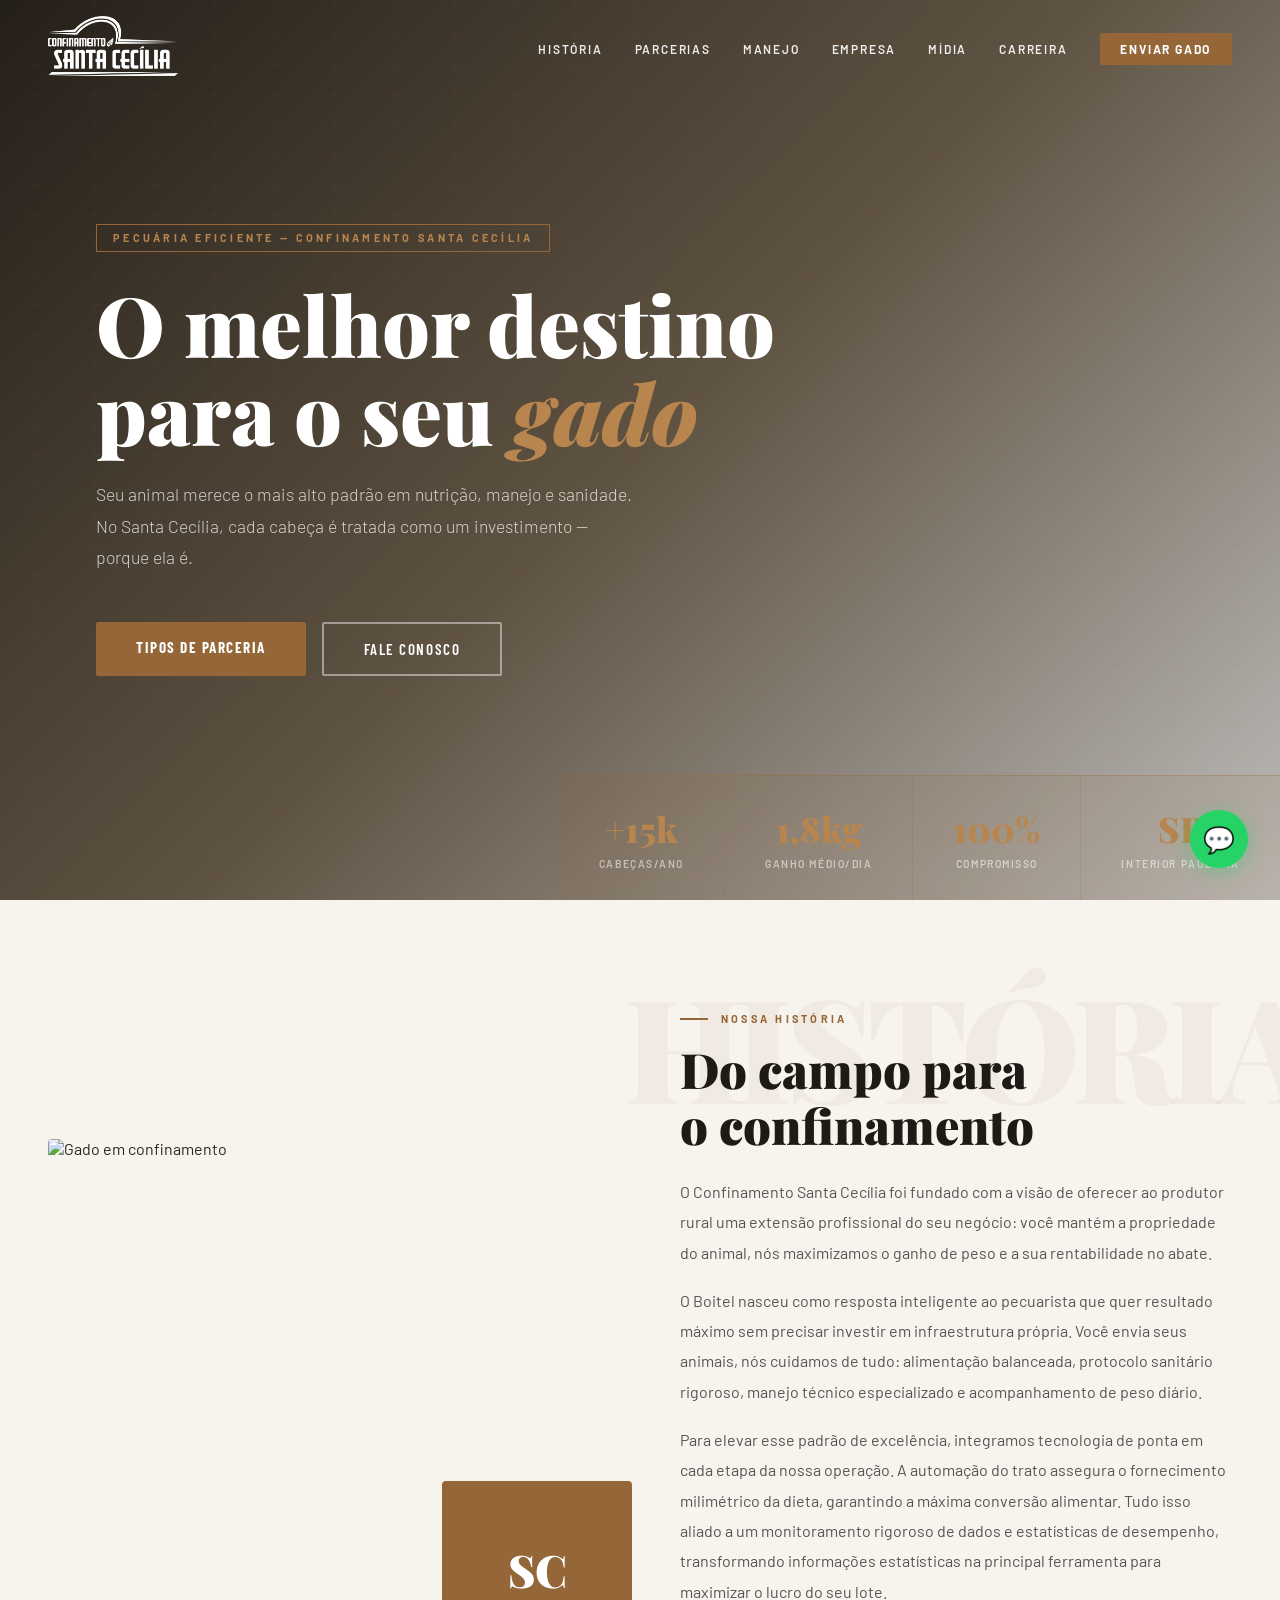
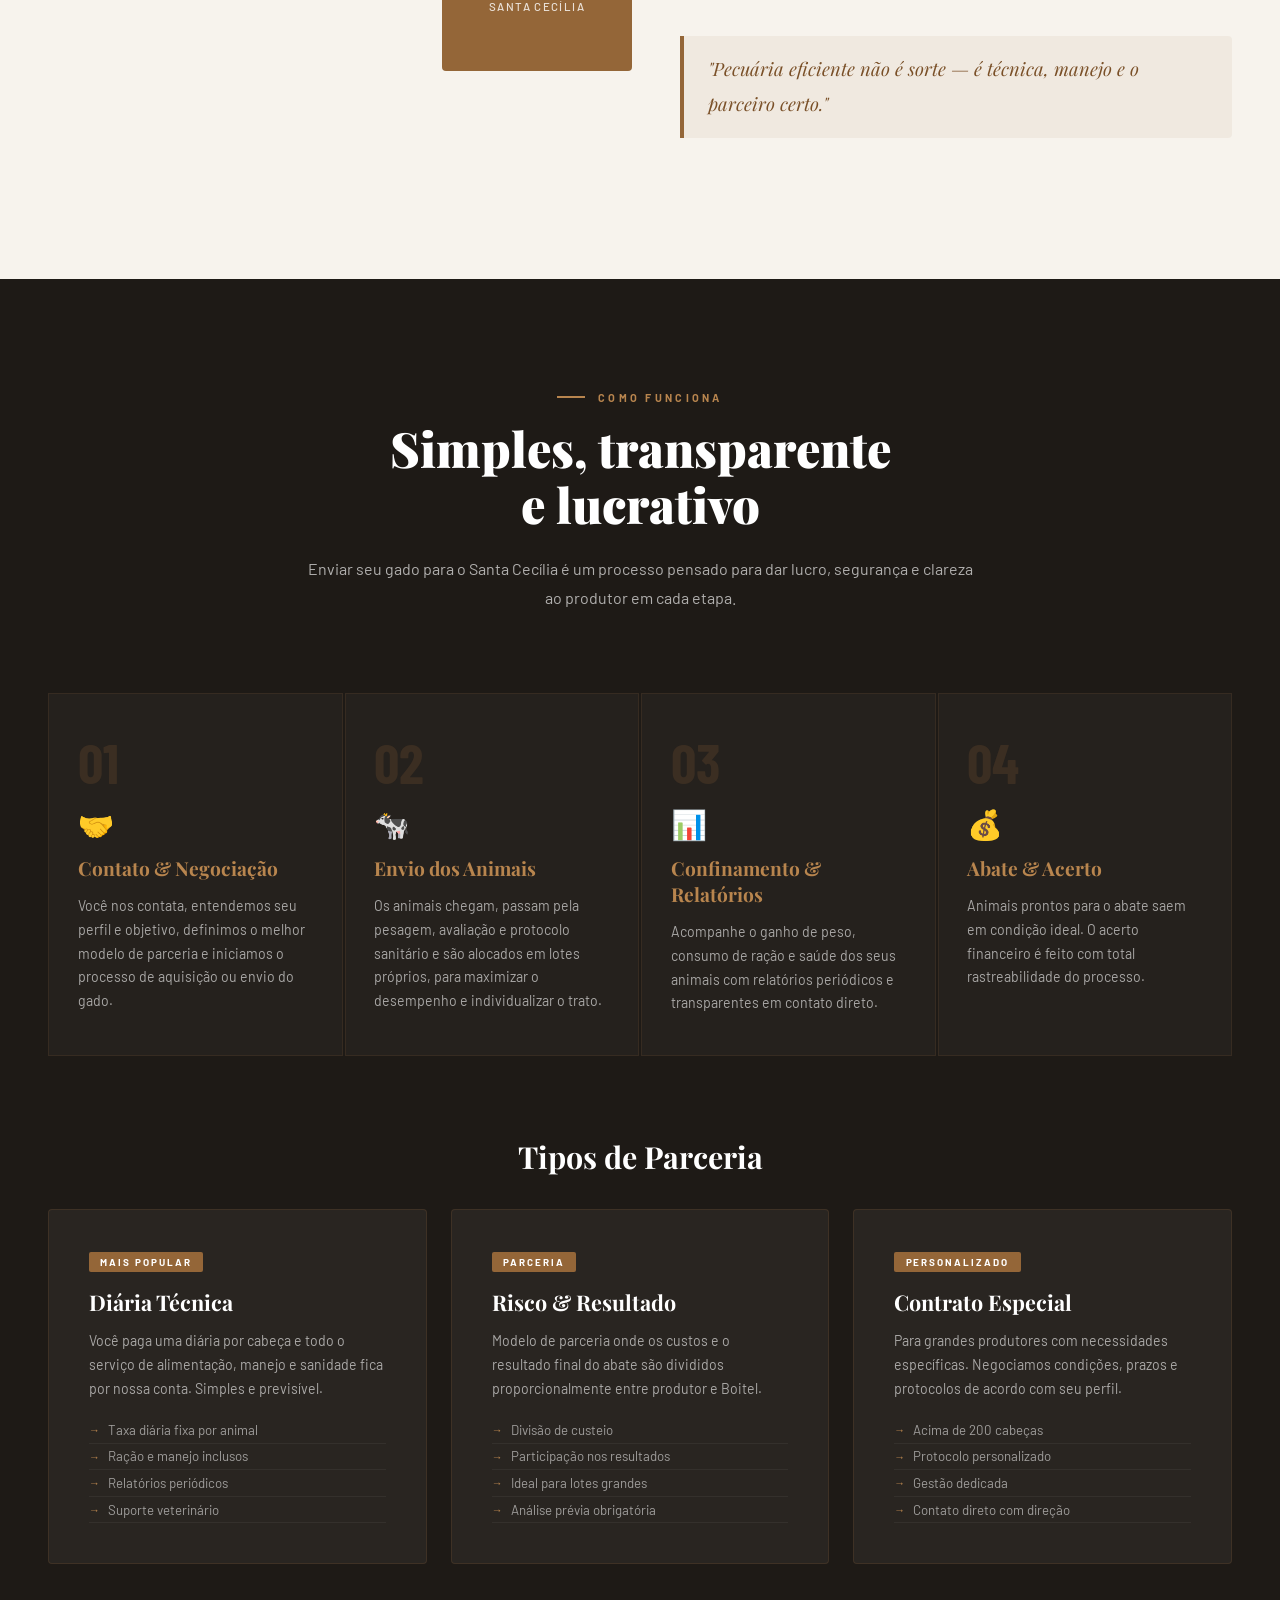
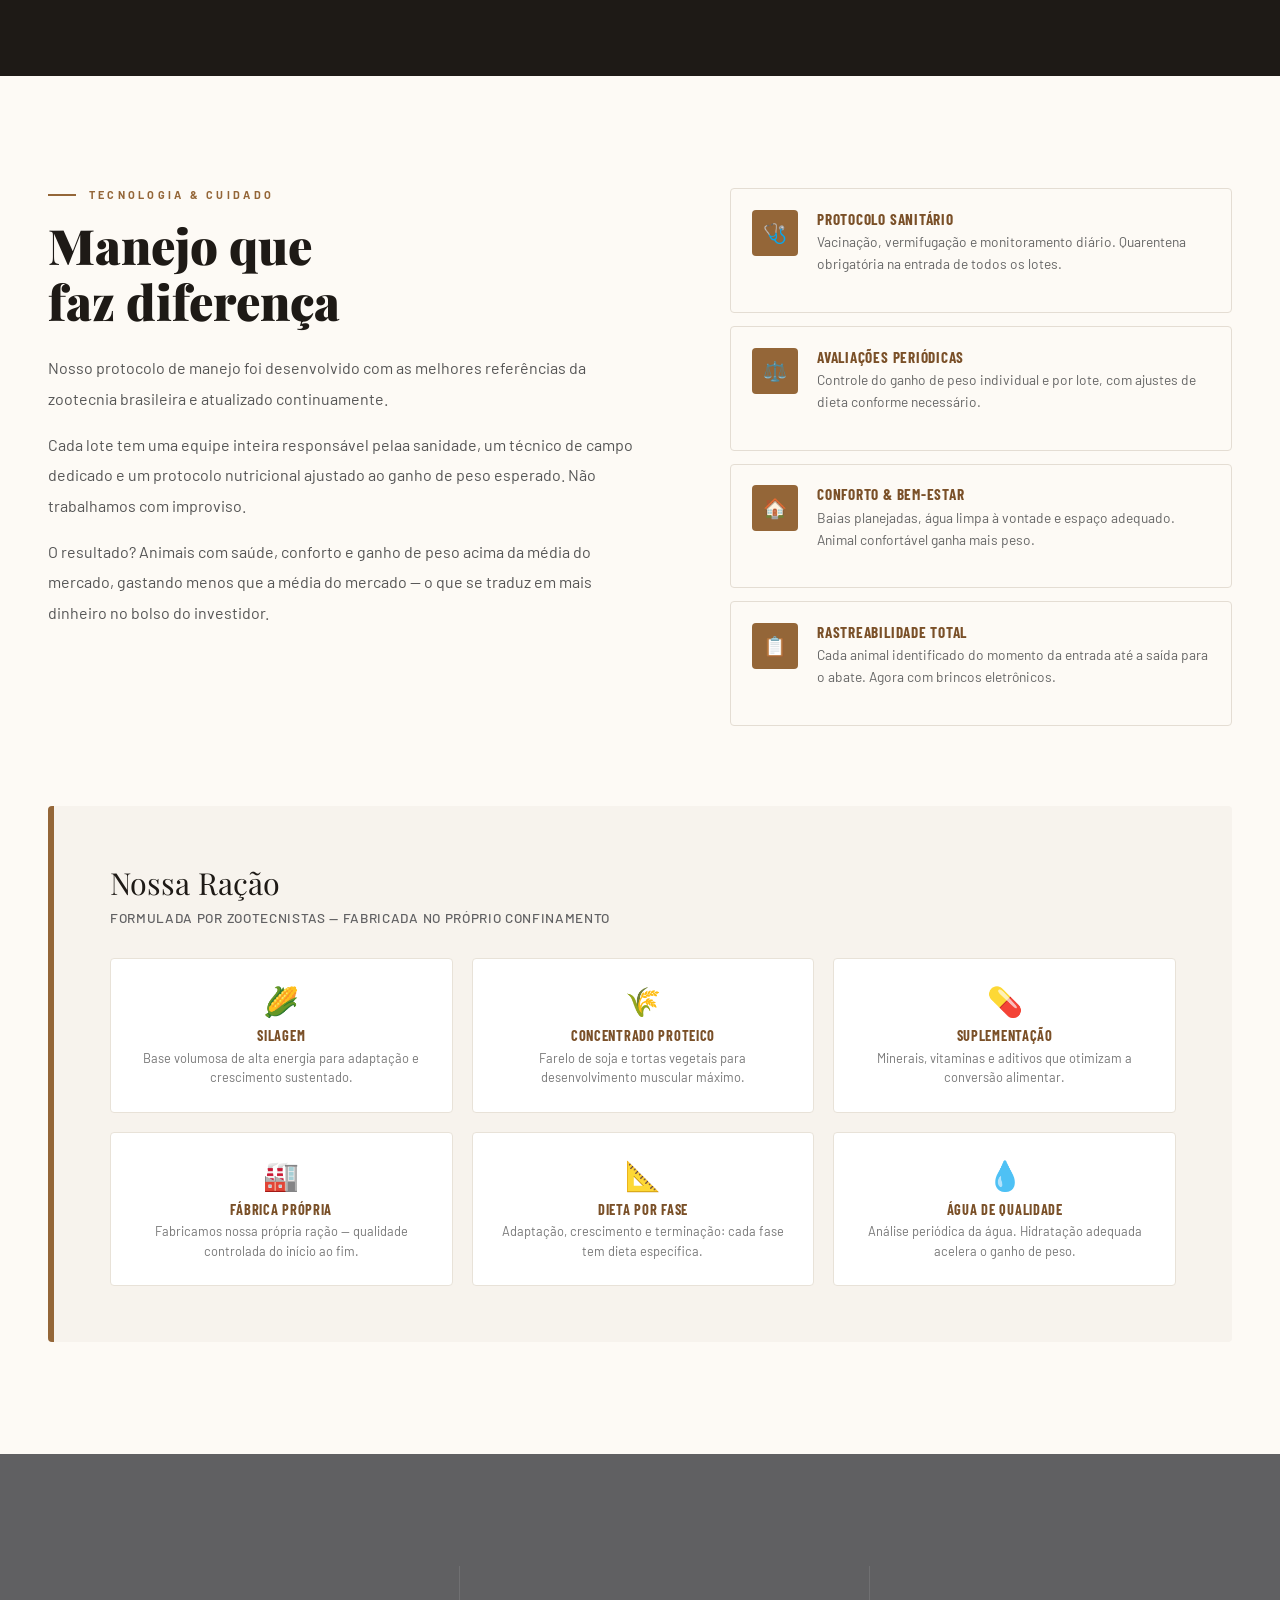
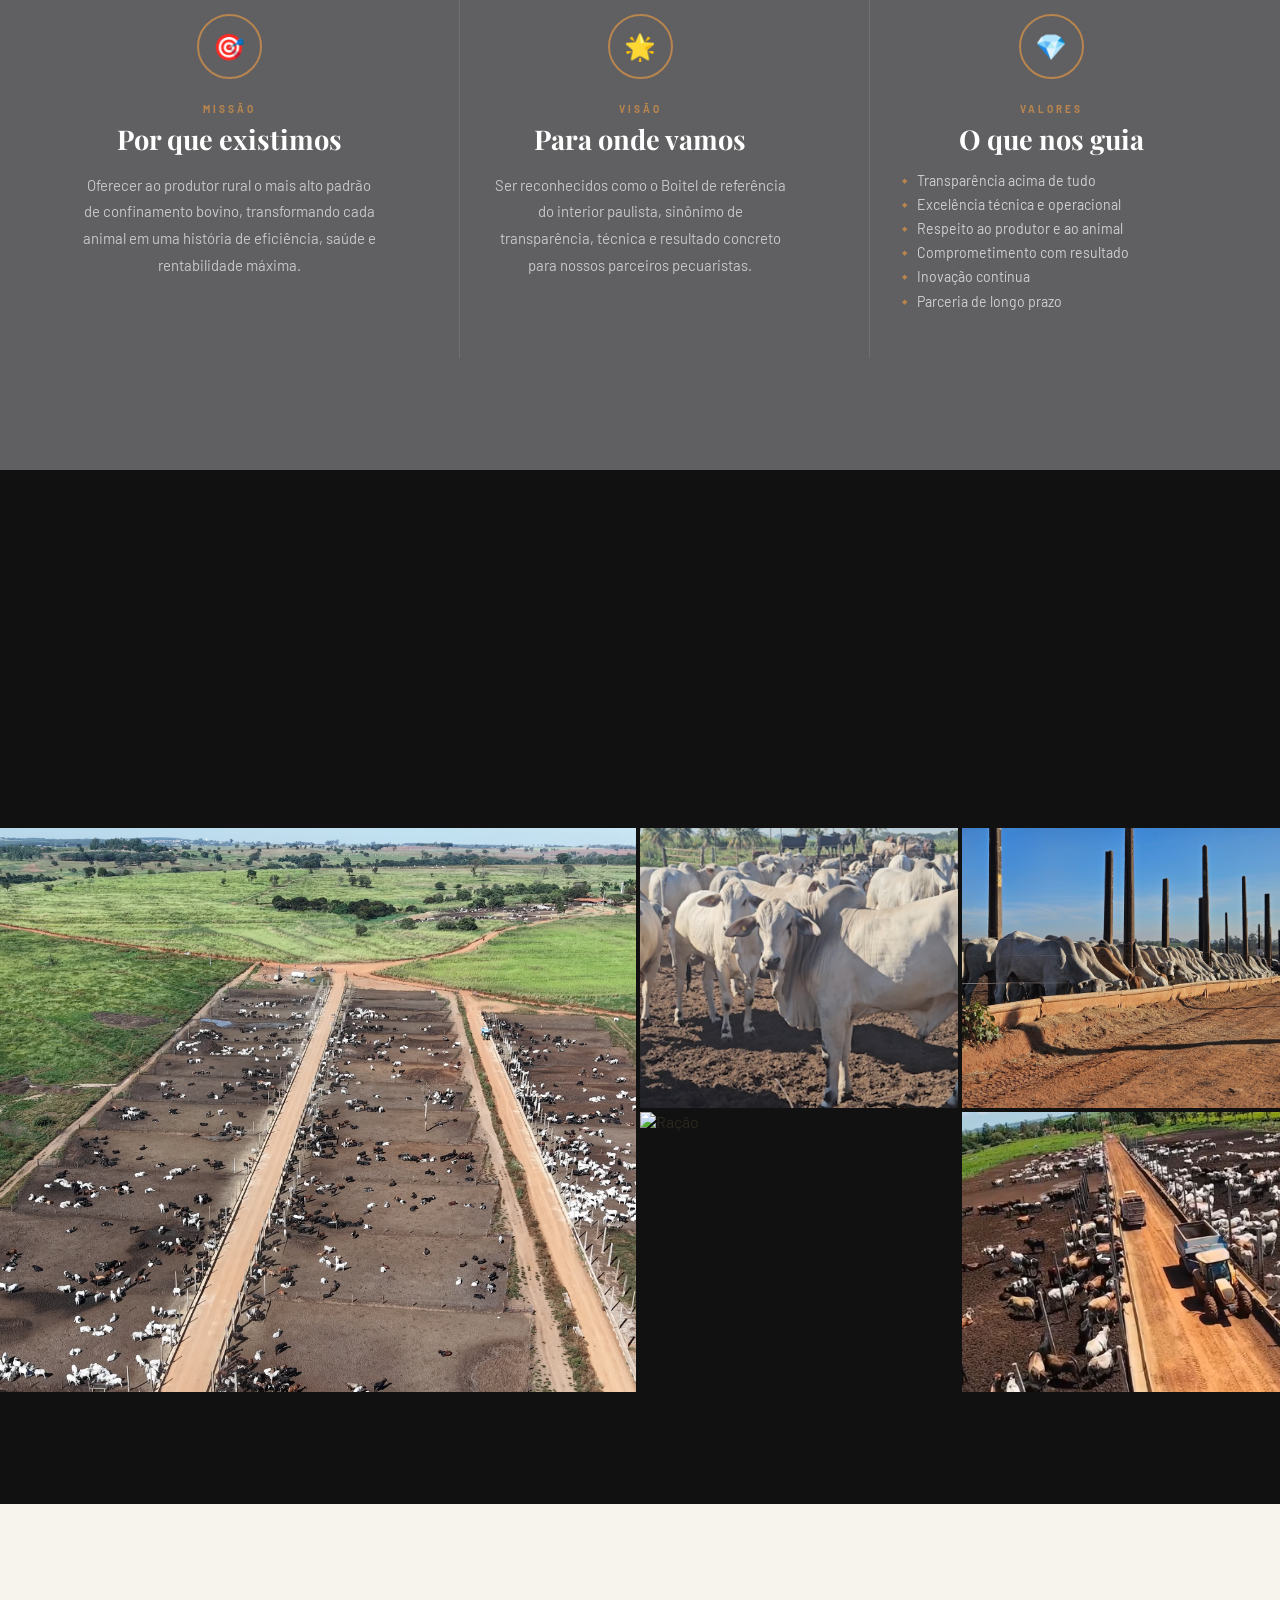
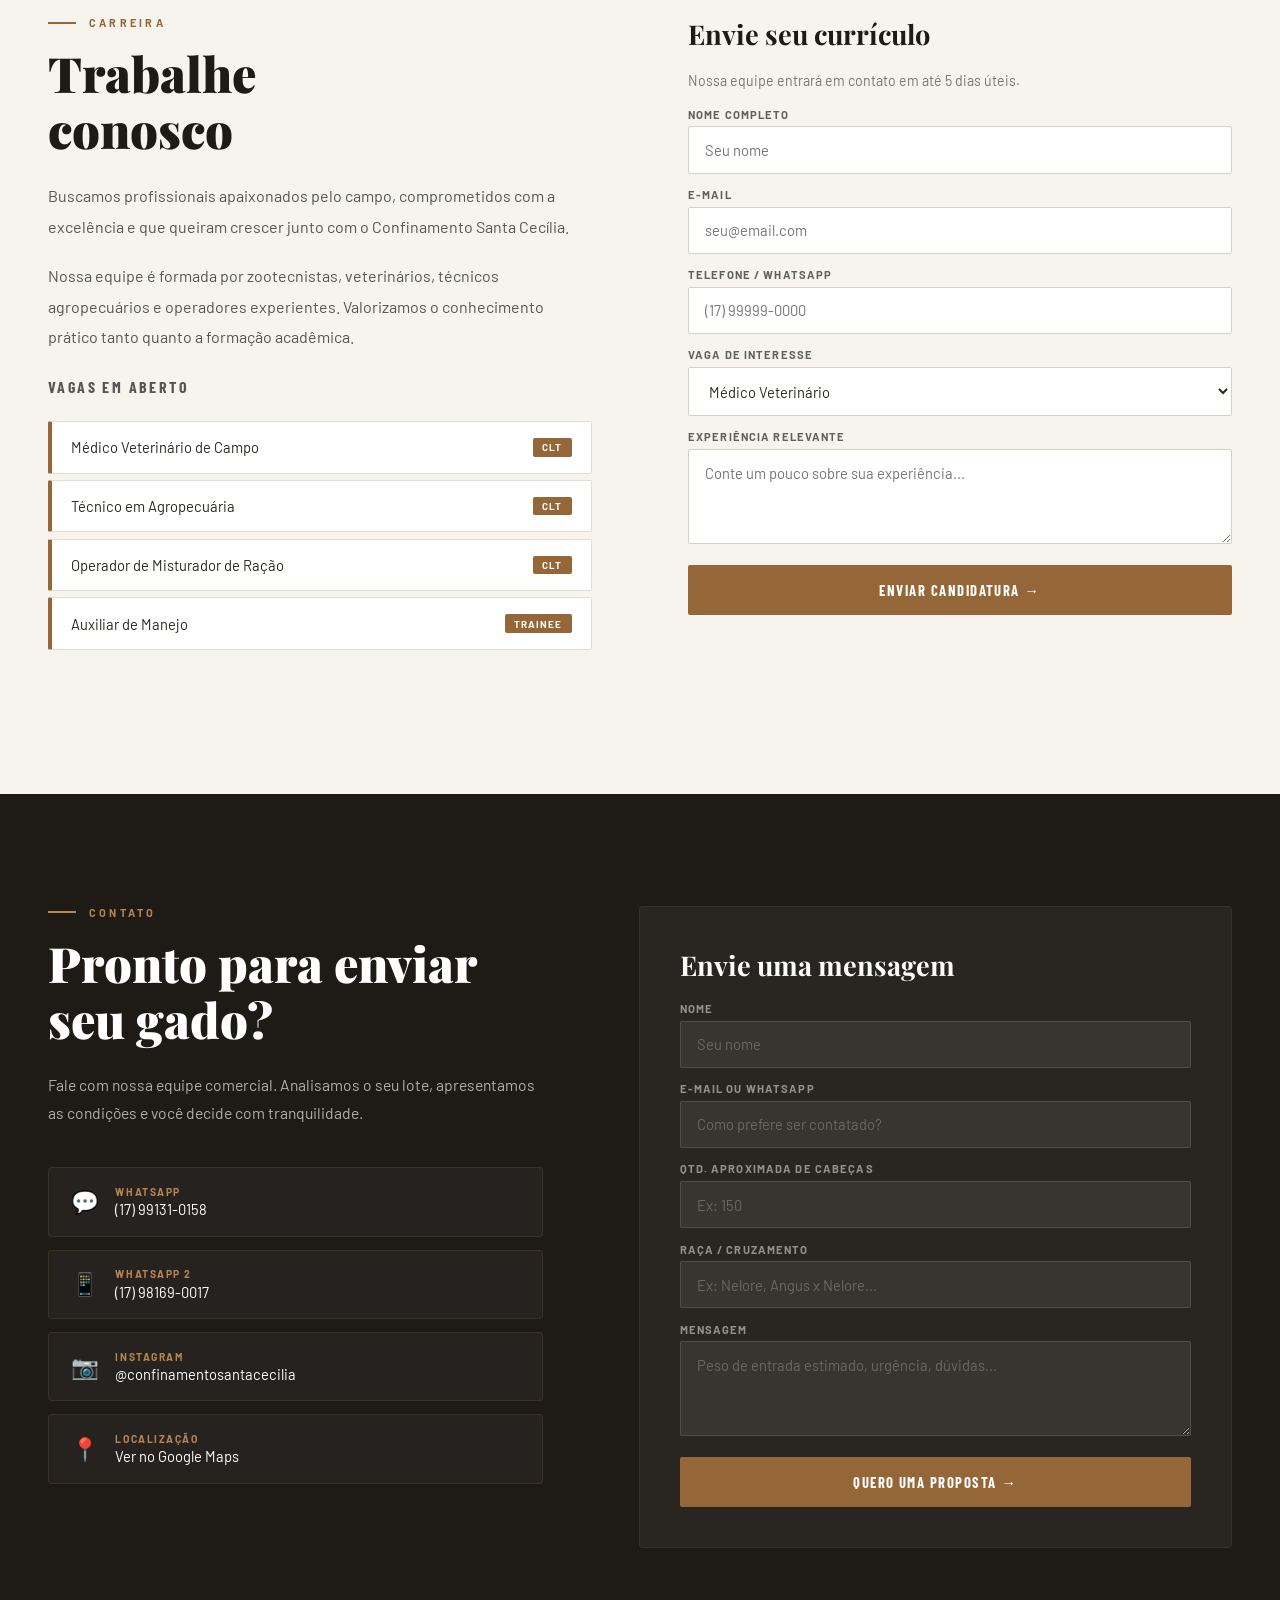
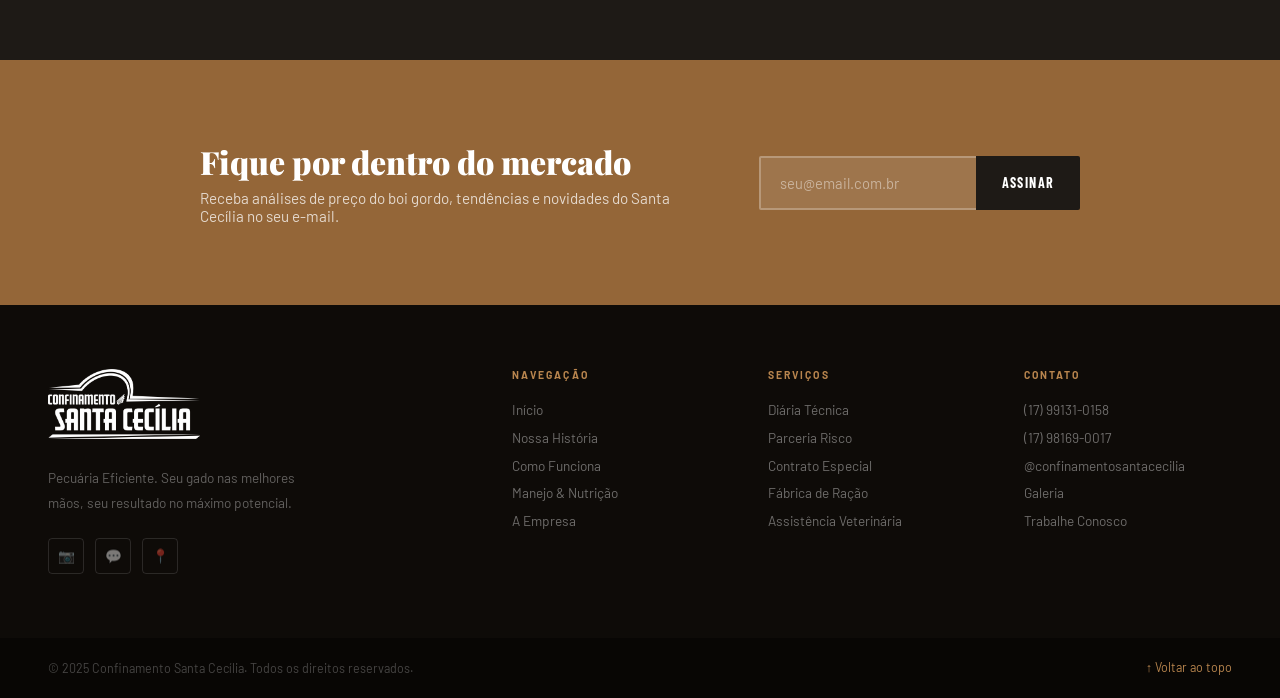
==== index.html @ 17b81c8c "unificando site e loja" ====
<!DOCTYPE html>
<html lang="pt-BR">
<head>
  <meta charset="UTF-8">
  <meta name="viewport" content="width=device-width, initial-scale=1.0">
  <title>Confinamento Santa Cecília — Pecuária Eficiente</title>

  <!-- Google Fonts -->
  <link href="https://fonts.googleapis.com/css2?family=Playfair+Display:ital,wght@0,400;0,700;0,900;1,400&family=Barlow:wght@300;400;500;600&family=Barlow+Condensed:wght@400;600;700&display=swap" rel="stylesheet">

  <!-- Estilos do site -->
  <link rel="stylesheet" href="css/style.css">
</head>
<body>

  <!-- =====================================================
       BOTÃO WHATSAPP FLUTUANTE
       Para mudar o número: edite o href abaixo
       ===================================================== -->
  <a href="https://wa.me/5517991310158" target="_blank" class="wpp-float" title="Fale conosco no WhatsApp">
    💬
  </a>


  <!-- =====================================================
       NAVBAR
       Para adicionar/remover links: edite o <ul> abaixo
       ===================================================== -->
  <nav id="navbar">
    <a href="#inicio">
      <img src="assets/logo.png" alt="Confinamento Santa Cecília" class="nav-logo">
    </a>

    <ul class="nav-links">
      <li><a href="#historia">História</a></li>
      <li><a href="#parceria">Parcerias</a></li>
      <li><a href="#manejo">Manejo</a></li>
      <li><a href="#mvv">Empresa</a></li>
      <li><a href="#midia">Mídia</a></li>
      <li><a href="#trabalhe">Carreira</a></li>
      <li><a href="https://wa.me/5517991310158" class="nav-cta">Enviar Gado</a></li>
    </ul>

    <!-- Ícone hamburguer (aparece no mobile) -->
    <div class="hamburger" onclick="toggleMenu()">
      <span></span>
      <span></span>
      <span></span>
    </div>
  </nav>


  <!-- =====================================================
       SEÇÃO 1 — HERO (tela inicial)
       Para trocar a foto de fundo: edite .hero-bg no CSS
       ===================================================== -->
  <section id="inicio">
    <div class="hero-bg"></div>
    <div class="hero-texture"></div>

    <div class="hero-content">
     <!-- <img src="assets/logo.png" alt="Confinamento Santa Cecília" class="hero-logo-img"> -->
      <div class="hero-badge">Pecuária Eficiente — Confinamento Santa Cecília</div> 

      <h1 class="hero-title">
        O melhor destino<br>para o seu <em>gado</em>
      </h1>

      <p class="hero-sub">
        Seu animal merece o mais alto padrão em nutrição, manejo e sanidade.
        No Santa Cecília, cada cabeça é tratada como um investimento — porque ela é.
      </p>

      <div class="hero-actions">
        <a href="#parceria" class="btn-primary">Tipos de Parceria</a>
        <a href="#contato"  class="btn-outline">Fale Conosco</a>
      </div>
    </div>

    <!-- Estatísticas — edite os números abaixo conforme a realidade -->
    <div class="hero-stats">
      <div class="hero-stat">
        <span class="hero-stat-num">+15k</span>
        <span class="hero-stat-label">Cabeças/ano</span>
      </div>
      <div class="hero-stat">
        <span class="hero-stat-num">1,8kg</span>
        <span class="hero-stat-label">Ganho médio/dia</span>
      </div>
      <div class="hero-stat">
        <span class="hero-stat-num">100%</span>
        <span class="hero-stat-label">Compromisso</span>
      </div>
      <div class="hero-stat">
        <span class="hero-stat-num">SP</span>
        <span class="hero-stat-label">Interior Paulista</span>
      </div>
    </div>
  </section>


  <!-- =====================================================
       SEÇÃO 2 — HISTÓRIA
       ===================================================== -->
  <section id="historia">
    <div class="historia-grid">

      <!-- Coluna esquerda: foto -->
      <div class="historia-img-wrap reveal">
        <!-- Troque o src pela foto real da fazenda -->
        <img
          src="https://i.ytimg.com/vi/m6CYDijISc8/hq720.jpg?sqp=-oaymwEhCK4FEIIDSFryq4qpAxMIARUAAAAAGAElAADIQj0AgKJD&rs=AOn4CLDEwnf6mux3i1773EdyLbRmzrNQJg"
          alt="Gado em confinamento"
          class="historia-img"
        >
        <div class="historia-img-overlay">
          <span>SC</span>
          <p>Santa Cecília</p>
        </div>
      </div>

      <!-- Coluna direita: texto -->
      <div class="historia-text reveal">
        <div class="section-tag">Nossa História</div>
        <h2 class="section-title">Do campo para<br>o confinamento</h2>

        <p>
          O Confinamento Santa Cecília foi fundado com a visão de oferecer ao produtor rural uma
          extensão profissional do seu negócio: você mantém a propriedade do animal, nós maximizamos
          o ganho de peso e a sua rentabilidade no abate.
        </p>
        <p>
          O Boitel nasceu como resposta inteligente ao pecuarista que quer
          resultado máximo sem precisar investir em infraestrutura própria. Você envia seus animais,
          nós cuidamos de tudo: alimentação balanceada, protocolo sanitário rigoroso, manejo técnico
          especializado e acompanhamento de peso diário.
        </p>
        <p>
          Para elevar esse padrão de excelência, integramos tecnologia de ponta em cada etapa da nossa operação. 
          A automação do trato assegura o fornecimento milimétrico da dieta, garantindo 
          a máxima conversão alimentar. Tudo isso aliado a um monitoramento rigoroso de dados e 
          estatísticas de desempenho, transformando informações estatísticas na principal 
          ferramenta para maximizar o lucro do seu lote.
        </p>

        <div class="historia-quote">
          <p>"Pecuária eficiente não é sorte — é técnica, manejo e o parceiro certo."</p>
        </div>

      </div>

    </div>
  </section>


  <!-- =====================================================
       SEÇÃO 3 — COMO FUNCIONA & TIPOS DE PARCERIA
       ===================================================== -->
  <section id="parceria">

    <div class="parceria-header reveal">
      <div class="section-tag">Como Funciona</div>
      <h2 class="section-title">Simples, transparente<br>e lucrativo</h2>
      <p>Enviar seu gado para o Santa Cecília é um processo pensado para dar lucro, segurança e clareza ao produtor em cada etapa.</p>
    </div>

    <!-- Passo a passo -->
    <div class="parceria-steps">
      <div class="parceria-step reveal">
        <div class="step-num">01</div>
        <span class="step-icon">🤝</span>
        <h3 class="step-title">Contato & Negociação</h3>
        <p class="step-desc">Você nos contata, entendemos seu perfil e objetivo, definimos o melhor modelo 
          de parceria e iniciamos o processo de aquisição ou envio do gado.</p>
      </div>
      <div class="parceria-step reveal">
        <div class="step-num">02</div>
        <span class="step-icon">🐄</span>
        <h3 class="step-title">Envio dos Animais</h3>
        <p class="step-desc">Os animais chegam, passam pela pesagem, avaliação e protocolo sanitário e são alocados em lotes 
          próprios, para maximizar o desempenho e individualizar o trato.</p>
      </div>
      <div class="parceria-step reveal">
        <div class="step-num">03</div>
        <span class="step-icon">📊</span>
        <h3 class="step-title">Confinamento & Relatórios</h3>
        <p class="step-desc">Acompanhe o ganho de peso, consumo de ração e saúde dos seus animais com relatórios 
          periódicos e transparentes em contato direto.</p>
      </div>
      <div class="parceria-step reveal">
        <div class="step-num">04</div>
        <span class="step-icon">💰</span>
        <h3 class="step-title">Abate & Acerto</h3>
        <p class="step-desc">Animais prontos para o abate saem em condição ideal. O acerto financeiro é feito com total 
          rastreabilidade do processo.</p>
      </div>
    </div>

    <!-- Tipos de parceria -->
    <div class="parceria-tipos reveal">
      <h3 class="parceria-tipos-title">Tipos de Parceria</h3>
      <div class="tipos-grid">

        <div class="tipo-card">
          <span class="tipo-badge">Mais Popular</span>
          <h3>Diária Técnica</h3>
          <p>Você paga uma diária por cabeça e todo o serviço de alimentação, manejo e sanidade fica por nossa conta. Simples e previsível.</p>
          <ul>
            <li>Taxa diária fixa por animal</li>
            <li>Ração e manejo inclusos</li>
            <li>Relatórios periódicos</li>
            <li>Suporte veterinário</li>
          </ul>
        </div>

        <div class="tipo-card">
          <span class="tipo-badge">Parceria</span>
          <h3>Risco & Resultado</h3>
          <p>Modelo de parceria onde os custos e o resultado final do abate são divididos proporcionalmente entre produtor e Boitel.</p>
          <ul>
            <li>Divisão de custeio</li>
            <li>Participação nos resultados</li>
            <li>Ideal para lotes grandes</li>
            <li>Análise prévia obrigatória</li>
          </ul>
        </div>

        <div class="tipo-card">
          <span class="tipo-badge">Personalizado</span>
          <h3>Contrato Especial</h3>
          <p>Para grandes produtores com necessidades específicas. Negociamos condições, prazos e protocolos de acordo com seu perfil.</p>
          <ul>
            <li>Acima de 200 cabeças</li>
            <li>Protocolo personalizado</li>
            <li>Gestão dedicada</li>
            <li>Contato direto com direção</li>
          </ul>
        </div>

      </div>
    </div>

  </section>


  <!-- =====================================================
       SEÇÃO 4 — MANEJO & NUTRIÇÃO
       ===================================================== -->
  <section id="manejo">
    <div class="manejo-wrap">

      <div class="manejo-intro">

        <!-- Texto explicativo -->
        <div class="reveal">
          <div class="section-tag">Tecnologia & Cuidado</div>
          <h2 class="section-title">Manejo que<br>faz diferença</h2>
          <p>Nosso protocolo de manejo foi desenvolvido com as melhores referências da zootecnia brasileira 
            e atualizado continuamente.</p>
          <p>Cada lote tem uma equipe inteira responsável pelaa sanidade, um técnico de campo dedicado e um protocolo nutricional 
            ajustado ao ganho de peso esperado. Não trabalhamos com improviso.</p>
          <p>O resultado? Animais com saúde, conforto e ganho de peso acima da média do mercado, gastando menos que a média do mercado 
            — o que se traduz em mais dinheiro no bolso do investidor.</p>
        </div>

        <!-- Pilares de manejo -->
        <div class="manejo-pillars reveal">
          <div class="pillar">
            <div class="pillar-icon">🩺</div>
            <div class="pillar-content">
              <h4>Protocolo Sanitário</h4>
              <p>Vacinação, vermifugação e monitoramento diário. Quarentena obrigatória na entrada de todos os lotes.</p>
            </div>
          </div>
          <div class="pillar">
            <div class="pillar-icon">⚖️</div>
            <div class="pillar-content">
              <h4>Avaliações Periódicas</h4>
              <p>Controle do ganho de peso individual e por lote, com ajustes de dieta conforme necessário.</p>
            </div>
          </div>
          <div class="pillar">
            <div class="pillar-icon">🏠</div>
            <div class="pillar-content">
              <h4>Conforto & Bem-estar</h4>
              <p>Baias planejadas, água limpa à vontade e espaço adequado. Animal confortável ganha mais peso.</p>
            </div>
          </div>
          <div class="pillar">
            <div class="pillar-icon">📋</div>
            <div class="pillar-content">
              <h4>Rastreabilidade Total</h4>
              <p>Cada animal identificado do momento da entrada até a saída para o abate. Agora com brincos eletrônicos.</p>
            </div>
          </div>
        </div>

      </div><!-- fim .manejo-intro -->

      <!-- Bloco da ração -->
      <div class="manejo-racao reveal">
        <div class="racao-title">Nossa Ração</div>
        <div class="racao-sub">Formulada por zootecnistas — fabricada no próprio confinamento</div>
        <div class="racao-grid">
          <div class="racao-item">
            <span>🌽</span>
            <h5>Silagem</h5>
            <p>Base volumosa de alta energia para adaptação e crescimento sustentado.</p>
          </div>
          <div class="racao-item">
            <span>🌾</span>
            <h5>Concentrado Proteico</h5>
            <p>Farelo de soja e tortas vegetais para desenvolvimento muscular máximo.</p>
          </div>
          <div class="racao-item">
            <span>💊</span>
            <h5>Suplementação</h5>
            <p>Minerais, vitaminas e aditivos que otimizam a conversão alimentar.</p>
          </div>
          <div class="racao-item">
            <span>🏭</span>
            <h5>Fábrica Própria</h5>
            <p>Fabricamos nossa própria ração — qualidade controlada do início ao fim.</p>
          </div>
          <div class="racao-item">
            <span>📐</span>
            <h5>Dieta por Fase</h5>
            <p>Adaptação, crescimento e terminação: cada fase tem dieta específica.</p>
          </div>
          <div class="racao-item">
            <span>💧</span>
            <h5>Água de Qualidade</h5>
            <p>Análise periódica da água. Hidratação adequada acelera o ganho de peso.</p>
          </div>
        </div>
      </div>

    </div>
  </section>


  <!-- =====================================================
       SEÇÃO 5 — MISSÃO / VISÃO / VALORES
       ===================================================== -->
  <section id="mvv">
    <div class="mvv-grid">

      <div class="mvv-card reveal">
        <div class="mvv-icon">🎯</div>
        <div class="mvv-label">Missão</div>
        <h3>Por que existimos</h3>
        <p>Oferecer ao produtor rural o mais alto padrão de confinamento bovino, transformando cada animal em uma história de eficiência, saúde e rentabilidade máxima.</p>
      </div>

      <div class="mvv-card reveal">
        <div class="mvv-icon">🌟</div>
        <div class="mvv-label">Visão</div>
        <h3>Para onde vamos</h3>
        <p>Ser reconhecidos como o Boitel de referência do interior paulista, sinônimo de transparência, técnica e resultado concreto para nossos parceiros pecuaristas.</p>
      </div>

      <div class="mvv-card reveal">
        <div class="mvv-icon">💎</div>
        <div class="mvv-label">Valores</div>
        <h3>O que nos guia</h3>
        <div class="valores-list">
          <div class="valor-item">Transparência acima de tudo</div>
          <div class="valor-item">Excelência técnica e operacional</div>
          <div class="valor-item">Respeito ao produtor e ao animal</div>
          <div class="valor-item">Comprometimento com resultado</div>
          <div class="valor-item">Inovação contínua</div>
          <div class="valor-item">Parceria de longo prazo</div>
        </div>
      </div>

    </div>
  </section>


  <!-- =====================================================
       SEÇÃO 6 — MÍDIA / GALERIA
       Para trocar as fotos: substitua os src das <img> abaixo
       ===================================================== -->
  <section id="midia">

    <div class="midia-header reveal">
      <div class="section-tag">Galeria</div>
      <h2 class="section-title">Nossa estrutura<br>em imagens</h2>
      <p>Conheça de perto a infraestrutura que faz a diferença no resultado dos seus animais.</p>
    </div>

    <div class="midia-grid">
      <!-- Foto grande (ocupa 2 linhas) -->
      <div class="midia-item">
        <img src="assets/vista 2.png" alt="Confinamento" class="midia-img">
        <div class="midia-overlay"><span>Vista do confinamento</span></div>
      </div>
      <!-- Fotos menores -->
      <div class="midia-item">
        <img src="assets/adapt.png" alt="Gado" class="midia-img">
        <div class="midia-overlay"><span>Lote em adaptação</span></div>
      </div>
      <div class="midia-item">
        <img src="assets/aliment.jpg" alt="Alimentação" class="midia-img">
        <div class="midia-overlay"><span>Linha de alimentação</span></div>
      </div>
      <div class="midia-item">
        <img src="https://images.unsplash.com/photo-1611270424429-4b2f6ae3db0a?w=600&q=80" alt="Ração" class="midia-img">
        <div class="midia-overlay"><span>Fábrica de ração</span></div>
      </div>
      <div class="midia-item">
        <img src="assets/eqp.png" alt="Equipe" class="midia-img">
        <div class="midia-overlay"><span>Equipe técnica em campo</span></div>
      </div>
    </div>

  </section>


  <!-- =====================================================
       SEÇÃO 7 — TRABALHE CONOSCO
       Para adicionar vagas: copie um <li> na .vagas-list
       ===================================================== -->
  <section id="trabalhe">
    <div class="trabalhe-wrap">

      <!-- Informações e vagas -->
      <div class="trabalhe-text reveal">
        <div class="section-tag">Carreira</div>
        <h2 class="section-title">Trabalhe<br>conosco</h2>
        <p>Buscamos profissionais apaixonados pelo campo, comprometidos com a excelência e que queiram crescer junto com o Confinamento Santa Cecília.</p>
        <p>Nossa equipe é formada por zootecnistas, veterinários, técnicos agropecuários e operadores experientes. Valorizamos o conhecimento prático tanto quanto a formação acadêmica.</p>

        <p class="vagas-subtitulo">Vagas em aberto</p>
        <ul class="vagas-list">
          <li>Médico Veterinário de Campo    <span class="vaga-tag">CLT</span></li>
          <li>Técnico em Agropecuária        <span class="vaga-tag">CLT</span></li>
          <li>Operador de Misturador de Ração <span class="vaga-tag">CLT</span></li>
          <li>Auxiliar de Manejo             <span class="vaga-tag">Trainee</span></li>
        </ul>
      </div>

      <!-- Formulário de candidatura -->
      <div class="reveal">
        <h3 class="form-title">Envie seu currículo</h3>
        <p style="color:#777; font-size:0.88rem; margin-bottom:1.2rem;">
          Nossa equipe entrará em contato em até 5 dias úteis.
        </p>

        <div class="form-group">
          <label class="form-label">Nome Completo</label>
          <input type="text" class="form-input" placeholder="Seu nome">
        </div>
        <div class="form-group">
          <label class="form-label">E-mail</label>
          <input type="email" class="form-input" placeholder="seu@email.com">
        </div>
        <div class="form-group">
          <label class="form-label">Telefone / WhatsApp</label>
          <input type="tel" class="form-input" placeholder="(17) 99999-0000">
        </div>
        <div class="form-group">
          <label class="form-label">Vaga de interesse</label>
          <select class="form-select">
            <option>Médico Veterinário</option>
            <option>Técnico em Agropecuária</option>
            <option>Operador de Misturador</option>
            <option>Auxiliar de Manejo</option>
            <option>Outra área</option>
          </select>
        </div>
        <div class="form-group">
          <label class="form-label">Experiência Relevante</label>
          <textarea class="form-textarea" placeholder="Conte um pouco sobre sua experiência..."></textarea>
        </div>
        <button class="btn-submit">Enviar Candidatura →</button>
      </div>

    </div>
  </section>


  <!-- =====================================================
       SEÇÃO 8 — CONTATO
       Para mudar contatos: edite os .contato-card abaixo
       ===================================================== -->
  <section id="contato">
    <div class="contato-wrap">

      <!-- Informações de contato -->
      <div class="contato-info reveal">
        <div class="section-tag">Contato</div>
        <h2 class="section-title">Pronto para enviar<br>seu gado?</h2>
        <p>Fale com nossa equipe comercial. Analisamos o seu lote, apresentamos as condições e você decide com tranquilidade.</p>

        <div class="contato-cards">
          <a href="https://wa.me/5517991310158" target="_blank" class="contato-card">
            <div class="contato-card-icon">💬</div>
            <div>
              <div class="contato-card-label">WhatsApp</div>
              <div class="contato-card-value">(17) 99131-0158</div>
            </div>
          </a>
          <a href="https://wa.me/5517981690017" target="_blank" class="contato-card">
            <div class="contato-card-icon">📱</div>
            <div>
              <div class="contato-card-label">WhatsApp 2</div>
              <div class="contato-card-value">(17) 98169-0017</div>
            </div>
          </a>
          <a href="https://www.instagram.com/confinamentosantacecilia" target="_blank" class="contato-card">
            <div class="contato-card-icon">📷</div>
            <div>
              <div class="contato-card-label">Instagram</div>
              <div class="contato-card-value">@confinamentosantacecilia</div>
            </div>
          </a>
          <a href="https://maps.app.goo.gl/ezCDSpZQx7dgiukE8" target="_blank" class="contato-card">
            <div class="contato-card-icon">📍</div>
            <div>
              <div class="contato-card-label">Localização</div>
              <div class="contato-card-value">Ver no Google Maps</div>
            </div>
          </a>
        </div>
      </div>

      <!-- Formulário de contato -->
      <div class="contato-form reveal">
        <h3 class="form-title">Envie uma mensagem</h3>

        <div class="form-group">
          <label class="form-label">Nome</label>
          <input type="text" class="form-input" placeholder="Seu nome">
        </div>
        <div class="form-group">
          <label class="form-label">E-mail ou WhatsApp</label>
          <input type="text" class="form-input" placeholder="Como prefere ser contatado?">
        </div>
        <div class="form-group">
          <label class="form-label">Qtd. aproximada de cabeças</label>
          <input type="number" class="form-input" placeholder="Ex: 150">
        </div>
        <div class="form-group">
          <label class="form-label">Raça / Cruzamento</label>
          <input type="text" class="form-input" placeholder="Ex: Nelore, Angus x Nelore...">
        </div>
        <div class="form-group">
          <label class="form-label">Mensagem</label>
          <textarea class="form-textarea" placeholder="Peso de entrada estimado, urgência, dúvidas..."></textarea>
        </div>
        <button class="btn-submit">Quero uma proposta →</button>
      </div>

    </div>
  </section>


  <!-- =====================================================
       SEÇÃO 9 — NEWSLETTER
       ===================================================== -->
  <section id="newsletter">
    <div class="newsletter-wrap">
      <div class="newsletter-text">
        <h2>Fique por dentro do mercado</h2>
        <p>Receba análises de preço do boi gordo, tendências e novidades do Santa Cecília no seu e-mail.</p>
      </div>
      <div class="newsletter-form">
        <input type="email" class="newsletter-input" placeholder="seu@email.com.br">
        <button class="newsletter-btn">Assinar</button>
      </div>
    </div>
  </section>


  <!-- =====================================================
       FOOTER
       ===================================================== -->
  <footer>
    <div class="footer-brand">
      <img src="assets/logo.png" alt="Confinamento Santa Cecília" class="footer-logo">
      <p>Pecuária Eficiente. Seu gado nas melhores mãos, seu resultado no máximo potencial.</p>
      <div class="footer-social">
        <a href="https://www.instagram.com/confinamentosantacecilia" target="_blank" class="social-btn">📷</a>
        <a href="https://wa.me/5517991310158"                        target="_blank" class="social-btn">💬</a>
        <a href="https://maps.app.goo.gl/ezCDSpZQx7dgiukE8"         target="_blank" class="social-btn">📍</a>
      </div>
    </div>

    <div class="footer-col">
      <h4>Navegação</h4>
      <ul>
        <li><a href="#inicio">Início</a></li>
        <li><a href="#historia">Nossa História</a></li>
        <li><a href="#parceria">Como Funciona</a></li>
        <li><a href="#manejo">Manejo & Nutrição</a></li>
        <li><a href="#mvv">A Empresa</a></li>
      </ul>
    </div>

    <div class="footer-col">
      <h4>Serviços</h4>
      <ul>
        <li><a href="#parceria">Diária Técnica</a></li>
        <li><a href="#parceria">Parceria Risco</a></li>
        <li><a href="#parceria">Contrato Especial</a></li>
        <li><a href="#manejo">Fábrica de Ração</a></li>
        <li><a href="#manejo">Assistência Veterinária</a></li>
      </ul>
    </div>

    <div class="footer-col">
      <h4>Contato</h4>
      <ul>
        <li><a href="https://wa.me/5517991310158">(17) 99131-0158</a></li>
        <li><a href="https://wa.me/5517981690017">(17) 98169-0017</a></li>
        <li><a href="https://www.instagram.com/confinamentosantacecilia">@confinamentosantacecilia</a></li>
        <li><a href="#midia">Galeria</a></li>
        <li><a href="#trabalhe">Trabalhe Conosco</a></li>
      </ul>
    </div>
  </footer>

  <div class="footer-bottom">
    <p>© 2025 Confinamento Santa Cecília. Todos os direitos reservados.</p>
    <a href="#inicio">↑ Voltar ao topo</a>
  </div>


  <!-- JavaScript do site (carregado no fim para não travar o render) -->
  <script src="js/main.js"></script>

</body>
</html>
---- css/style.css ----
/* ============================================================
   CONFINAMENTO SANTA CECÍLIA — style.css
   ------------------------------------------------------------
   ÍNDICE:
   1.  Variáveis & Reset
   2.  Navbar
   3.  Hero
   4.  Seção: História
   5.  Seção: Parceria / Como Funciona
   6.  Seção: Manejo & Ração
   7.  Seção: Missão / Visão / Valores
   8.  Seção: Mídia / Galeria
   9.  Seção: Trabalhe Conosco
   10. Seção: Contato
   11. Seção: Newsletter
   12. Footer
   13. Botão WhatsApp flutuante
   14. Animações & Utilitários
   15. Responsivo (mobile / tablet)
   ============================================================ */


/* ============================================================
   1. VARIÁVEIS & RESET
   ============================================================ */
:root {
  /* Cores da marca */
  --marrom:        #946638;
  --marrom-escuro: #7a5028;
  --marrom-claro:  #b8854e;
  --cinza:         #606062;
  --cinza-claro:   #8a8a8c;

  /* Fundo & texto */
  --creme:  #f7f3ed;
  --branco: #fdfaf5;
  --escuro: #1e1a16;
  --texto:  #2c2820;
}

* {
  margin: 0;
  padding: 0;
  box-sizing: border-box;
}

html { scroll-behavior: smooth; }

body {
  font-family: 'Barlow', sans-serif;
  background: var(--branco);
  color: var(--texto);
  overflow-x: hidden;
}

/* Todas as sections recebem padding padrão */
section { padding: 7rem 3rem; }


/* ============================================================
   COMPONENTES REUTILIZÁVEIS
   ============================================================ */
.section-tag {
  font-size: 0.68rem;
  font-weight: 700;
  letter-spacing: 0.3em;
  text-transform: uppercase;
  color: var(--marrom);
  margin-bottom: 1rem;
  display: flex;
  align-items: center;
  gap: 0.8rem;
}
.section-tag::before {
  content: '';
  display: block;
  width: 28px;
  height: 2px;
  background: var(--marrom);
}

.section-title {
  font-family: 'Playfair Display', serif;
  font-size: clamp(1.9rem, 3.8vw, 3.2rem);
  font-weight: 900;
  line-height: 1.15;
  margin-bottom: 1.5rem;
}

/* Botões */
.btn-primary {
  background: var(--marrom);
  color: #fff;
  padding: 1rem 2.5rem;
  font-family: 'Barlow Condensed', sans-serif;
  font-size: 0.95rem;
  font-weight: 700;
  letter-spacing: 0.1em;
  text-transform: uppercase;
  text-decoration: none;
  border-radius: 2px;
  transition: all 0.3s;
  display: inline-block;
}
.btn-primary:hover {
  background: var(--marrom-claro);
  transform: translateY(-2px);
}

.btn-outline {
  border: 2px solid rgba(255,255,255,0.45);
  color: #fff;
  padding: 1rem 2.5rem;
  font-family: 'Barlow Condensed', sans-serif;
  font-size: 0.95rem;
  font-weight: 600;
  letter-spacing: 0.1em;
  text-transform: uppercase;
  text-decoration: none;
  border-radius: 2px;
  transition: all 0.3s;
  display: inline-block;
}
.btn-outline:hover {
  border-color: var(--marrom-claro);
  color: var(--marrom-claro);
}

/* Formulários */
.form-title {
  font-family: 'Playfair Display', serif;
  font-size: 1.7rem;
  color: var(--escuro);
  margin-bottom: 1.2rem;
}

.form-group {
  display: flex;
  flex-direction: column;
  gap: 0.35rem;
  margin-bottom: 0.9rem;
}

.form-label {
  font-size: 0.7rem;
  font-weight: 700;
  letter-spacing: 0.1em;
  text-transform: uppercase;
  color: var(--cinza);
}

.form-input,
.form-select,
.form-textarea {
  padding: 0.85rem 1rem;
  border: 1px solid #d8d0c4;
  border-radius: 2px;
  font-family: 'Barlow', sans-serif;
  font-size: 0.92rem;
  background: #fff;
  color: var(--texto);
  transition: border-color 0.3s;
}
.form-input:focus,
.form-select:focus,
.form-textarea:focus {
  outline: none;
  border-color: var(--marrom);
}
.form-textarea { height: 95px; resize: vertical; }

.btn-submit {
  background: var(--marrom);
  color: #fff;
  border: none;
  padding: 1rem 2rem;
  font-family: 'Barlow Condensed', sans-serif;
  font-size: 0.92rem;
  font-weight: 700;
  letter-spacing: 0.1em;
  text-transform: uppercase;
  cursor: pointer;
  border-radius: 2px;
  transition: all 0.3s;
  margin-top: 0.4rem;
  width: 100%;
}
.btn-submit:hover {
  background: var(--marrom-claro);
  transform: translateY(-2px);
}


/* ============================================================
   2. NAVBAR
   ============================================================ */
nav {
  position: fixed;
  top: 0; left: 0; right: 0;
  z-index: 1000;
  display: flex;
  align-items: center;
  justify-content: space-between;
  padding: 1rem 3rem;
  transition: all 0.4s ease;
  background: transparent;
}

nav.scrolled {
  background: rgba(20, 15, 10, 0.96);
  backdrop-filter: blur(12px);
  padding: 0.6rem 3rem;
  box-shadow: 0 2px 30px rgba(0,0,0,0.4);
}

.nav-logo {
  height: 60px;
  width: auto;
  filter: brightness(0) invert(1); /* branco quando topo */
  transition: filter 0.3s;
}
nav.scrolled .nav-logo {
  filter: none; /* cor original no scroll */
}

.nav-links {
  display: flex;
  gap: 2rem;
  list-style: none;
}
.nav-links a {
  color: rgba(255,255,255,0.9);
  text-decoration: none;
  font-size: 0.75rem;
  font-weight: 600;
  letter-spacing: 0.15em;
  text-transform: uppercase;
  transition: color 0.3s;
}
.nav-links a:hover { color: var(--marrom-claro); }

/* Botão CTA na nav */
.nav-cta {
  background: var(--marrom) !important;
  color: #fff !important;
  padding: 0.55rem 1.3rem;
  border-radius: 2px;
  font-weight: 700 !important;
}
.nav-cta:hover { background: var(--marrom-claro) !important; }

/* Hamburguer (mobile) */
.hamburger {
  display: none;
  flex-direction: column;
  gap: 5px;
  cursor: pointer;
}
.hamburger span {
  width: 25px;
  height: 2px;
  background: #fff;
  transition: all 0.3s;
}


/* ============================================================
   3. HERO
   ============================================================ */
#inicio {
  min-height: 100vh;
  position: relative;
  display: flex;
  align-items: center;
  overflow: hidden;
}

.hero-bg {
  position: absolute;
  inset: 0;
  background:
    linear-gradient(135deg, rgba(20,14,8,0.93) 0%, rgba(50,35,15,0.78) 50%, rgba(96,96,98,0.4) 100%),
    url('https://images.unsplash.com/photo-1500595046743-cd271d694d30?w=1800&q=80') center/cover no-repeat;
}

/* Textura sutil sobre o fundo */
.hero-texture {
  position: absolute;
  inset: 0;
  background-image: url("data:image/svg+xml,%3Csvg width='60' height='60' viewBox='0 0 60 60' xmlns='http://www.w3.org/2000/svg'%3E%3Cg fill='%23946638' fill-opacity='0.04'%3E%3Cpath d='M36 34v-4h-2v4h-4v2h4v4h2v-4h4v-2h-4zm0-30V0h-2v4h-4v2h4v4h2V6h4V4h-4z'/%3E%3C/g%3E%3C/svg%3E");
}

.hero-content {
  position: relative;
  z-index: 2;
  padding: 0 3rem;
  max-width: 860px;
  animation: fadeUp 1.2s ease both;
}

.hero-logo-img {
  height: 120px;
  width: auto;
  margin-bottom: 2.5rem;
  animation: fadeUp 1s ease 0.2s both;
  filter: drop-shadow(0 4px 20px rgba(0,0,0,0.5));
}

.hero-badge {
  display: inline-block;
  border: 1px solid var(--marrom);
  color: var(--marrom-claro);
  font-size: 0.68rem;
  font-weight: 700;
  letter-spacing: 0.3em;
  text-transform: uppercase;
  padding: 0.4rem 1rem;
  margin-bottom: 1.8rem;
  animation: fadeUp 1s ease 0.4s both;
}

.hero-title {
  font-family: 'Playfair Display', serif;
  font-size: clamp(2.8rem, 6.5vw, 6rem);
  font-weight: 900;
  color: #fff;
  line-height: 1.05;
  margin-bottom: 1.5rem;
  animation: fadeUp 1s ease 0.5s both;
}
.hero-title em { color: var(--marrom-claro); font-style: italic; }

.hero-sub {
  font-size: 1.1rem;
  color: rgba(255,255,255,0.75);
  font-weight: 300;
  line-height: 1.8;
  max-width: 540px;
  margin-bottom: 3rem;
  animation: fadeUp 1s ease 0.65s both;
}

.hero-actions {
  display: flex;
  gap: 1rem;
  flex-wrap: wrap;
  animation: fadeUp 1s ease 0.8s both;
}

/* Bloco de estatísticas (canto inferior direito) */
.hero-stats {
  position: absolute;
  bottom: 0; right: 0;
  display: flex;
  background: rgba(148,102,56,0.1);
  backdrop-filter: blur(10px);
  border-top: 1px solid rgba(148,102,56,0.3);
  border-left: 1px solid rgba(148,102,56,0.3);
}
.hero-stat {
  padding: 1.8rem 2.5rem;
  text-align: center;
  border-right: 1px solid rgba(148,102,56,0.2);
}
.hero-stat:last-child { border-right: none; }
.hero-stat-num {
  font-family: 'Playfair Display', serif;
  font-size: 2.2rem;
  font-weight: 900;
  color: var(--marrom-claro);
  display: block;
}
.hero-stat-label {
  font-size: 0.65rem;
  font-weight: 600;
  letter-spacing: 0.15em;
  text-transform: uppercase;
  color: rgba(255,255,255,0.55);
}


/* ============================================================
   4. SEÇÃO: HISTÓRIA
   ============================================================ */
#historia {
  background: var(--creme);
  position: relative;
  overflow: hidden;
}

/* Texto decorativo de fundo */
#historia::before {
  content: 'HISTÓRIA';
  position: absolute;
  top: 3rem; right: -2rem;
  font-family: 'Playfair Display', serif;
  font-size: 9rem;
  font-weight: 900;
  color: rgba(148,102,56,0.06);
  letter-spacing: -0.05em;
  white-space: nowrap;
  pointer-events: none;
}

.historia-grid {
  display: grid;
  grid-template-columns: 1fr 1fr;
  gap: 5rem;
  align-items: center;
  max-width: 1280px;
  margin: 0 auto;
}

.historia-img-wrap { position: relative; }
.historia-img {
  width: 100%; height: 500px;
  object-fit: cover;
  border-radius: 4px;
  display: block;
}

/* Plaquinha sobreposta à foto */
.historia-img-overlay {
  position: absolute;
  bottom: -2rem; right: -2rem;
  width: 190px; height: 190px;
  background: var(--marrom);
  border-radius: 4px;
  display: flex;
  align-items: center;
  justify-content: center;
  flex-direction: column;
  text-align: center;
  padding: 1.5rem;
}
.historia-img-overlay span {
  font-family: 'Playfair Display', serif;
  font-size: 2.8rem;
  font-weight: 900;
  color: #fff;
  display: block;
}
.historia-img-overlay p {
  color: rgba(255,255,255,0.8);
  font-size: 0.72rem;
  font-weight: 500;
  letter-spacing: 0.12em;
  text-transform: uppercase;
}

.historia-text .section-title { color: var(--escuro); }
.historia-text p {
  font-size: 1rem;
  line-height: 1.9;
  color: #555;
  margin-bottom: 1.1rem;
}

.historia-quote {
  border-left: 4px solid var(--marrom);
  padding: 1rem 1.5rem;
  margin: 1.8rem 0;
  background: rgba(148,102,56,0.07);
  border-radius: 0 4px 4px 0;
}
.historia-quote p {
  font-family: 'Playfair Display', serif;
  font-size: 1.15rem;
  font-style: italic;
  color: var(--marrom-escuro);
  margin: 0 !important;
}


/* ============================================================
   5. SEÇÃO: PARCERIA / COMO FUNCIONA
   ============================================================ */
#parceria {
  background: var(--escuro);
  position: relative;
  overflow: hidden;
}

.parceria-header {
  text-align: center;
  max-width: 680px;
  margin: 0 auto 5rem;
}
.parceria-header .section-tag {
  justify-content: center;
  color: var(--marrom-claro);
}
.parceria-header .section-tag::before { background: var(--marrom-claro); }
.parceria-header .section-title { color: #fff; }
.parceria-header p {
  color: rgba(255,255,255,0.65);
  font-size: 1rem;
  line-height: 1.8;
}

/* Passo a passo (4 cards) */
.parceria-steps {
  display: grid;
  grid-template-columns: repeat(4, 1fr);
  gap: 2px;
  max-width: 1280px;
  margin: 0 auto 5rem;
}
.parceria-step {
  background: rgba(255,255,255,0.03);
  padding: 2.5rem 1.8rem;
  border: 1px solid rgba(148,102,56,0.15);
  transition: all 0.3s;
  cursor: default;
}
.parceria-step:hover {
  background: rgba(148,102,56,0.1);
  border-color: var(--marrom);
  transform: translateY(-4px);
}
.step-num {
  font-family: 'Barlow Condensed', sans-serif;
  font-size: 3.5rem;
  font-weight: 700;
  color: rgba(148,102,56,0.2);
  line-height: 1;
  margin-bottom: 1rem;
}
.step-icon {
  font-size: 1.8rem;
  margin-bottom: 0.8rem;
  display: block;
}
.step-title {
  font-family: 'Playfair Display', serif;
  font-size: 1.2rem;
  color: var(--marrom-claro);
  margin-bottom: 0.8rem;
}
.step-desc {
  color: rgba(255,255,255,0.6);
  font-size: 0.88rem;
  line-height: 1.7;
}

/* Tipos de parceria (3 cards) */
.parceria-tipos { max-width: 1280px; margin: 0 auto; }
.parceria-tipos-title {
  font-family: 'Playfair Display', serif;
  font-size: 1.9rem;
  color: #fff;
  margin-bottom: 2rem;
  text-align: center;
}
.tipos-grid {
  display: grid;
  grid-template-columns: repeat(3, 1fr);
  gap: 1.5rem;
}
.tipo-card {
  background: rgba(255,255,255,0.05);
  border: 1px solid rgba(148,102,56,0.2);
  padding: 2.5rem;
  border-radius: 4px;
  transition: all 0.3s;
}
.tipo-card:hover {
  background: rgba(148,102,56,0.1);
  border-color: var(--marrom);
}
.tipo-badge {
  display: inline-block;
  background: var(--marrom);
  color: #fff;
  font-size: 0.62rem;
  font-weight: 700;
  letter-spacing: 0.2em;
  text-transform: uppercase;
  padding: 0.25rem 0.7rem;
  border-radius: 2px;
  margin-bottom: 1rem;
}
.tipo-card h3 {
  font-family: 'Playfair Display', serif;
  font-size: 1.35rem;
  color: #fff;
  margin-bottom: 0.8rem;
}
.tipo-card p {
  color: rgba(255,255,255,0.6);
  font-size: 0.88rem;
  line-height: 1.7;
}
.tipo-card ul { list-style: none; margin-top: 1rem; }
.tipo-card ul li {
  color: rgba(255,255,255,0.55);
  font-size: 0.83rem;
  padding: 0.3rem 0;
  border-bottom: 1px solid rgba(255,255,255,0.05);
  display: flex;
  align-items: center;
  gap: 0.5rem;
}
.tipo-card ul li::before {
  content: '→';
  color: var(--marrom-claro);
  font-size: 0.68rem;
}


/* ============================================================
   6. SEÇÃO: MANEJO & RAÇÃO
   ============================================================ */
#manejo { background: var(--branco); }

.manejo-wrap { max-width: 1280px; margin: 0 auto; }

.manejo-intro {
  display: grid;
  grid-template-columns: 1.2fr 1fr;
  gap: 5rem;
  align-items: start;
  margin-bottom: 5rem;
}
.manejo-intro .section-title { color: var(--escuro); }
.manejo-intro p {
  font-size: 1rem;
  color: #555;
  line-height: 1.9;
  margin-bottom: 1rem;
}

/* Pilares de manejo */
.manejo-pillars {
  display: flex;
  flex-direction: column;
  gap: 0.8rem;
}
.pillar {
  display: flex;
  align-items: flex-start;
  gap: 1.2rem;
  padding: 1.3rem;
  border: 1px solid #e4ddd3;
  border-radius: 4px;
  transition: all 0.3s;
  cursor: default;
}
.pillar:hover {
  border-color: var(--marrom);
  background: rgba(148,102,56,0.03);
  transform: translateX(4px);
}
.pillar-icon {
  width: 46px; height: 46px;
  background: var(--marrom);
  border-radius: 4px;
  display: flex;
  align-items: center;
  justify-content: center;
  font-size: 1.2rem;
  flex-shrink: 0;
}
.pillar-content h4 {
  font-family: 'Barlow Condensed', sans-serif;
  font-size: 0.95rem;
  font-weight: 700;
  letter-spacing: 0.05em;
  text-transform: uppercase;
  color: var(--marrom-escuro);
  margin-bottom: 0.2rem;
}
.pillar-content p {
  font-size: 0.86rem;
  color: #666;
  line-height: 1.6;
}

/* Bloco da ração */
.manejo-racao {
  background: var(--creme);
  padding: 3.5rem;
  border-radius: 4px;
  border-left: 6px solid var(--marrom);
}
.racao-title {
  font-family: 'Playfair Display', serif;
  font-size: 1.9rem;
  color: var(--escuro);
  margin-bottom: 0.4rem;
}
.racao-sub {
  color: var(--cinza);
  font-size: 0.85rem;
  font-weight: 500;
  margin-bottom: 2rem;
  letter-spacing: 0.05em;
  text-transform: uppercase;
}
.racao-grid {
  display: grid;
  grid-template-columns: repeat(3, 1fr);
  gap: 1.2rem;
}
.racao-item {
  text-align: center;
  padding: 1.5rem;
  background: #fff;
  border-radius: 4px;
  border: 1px solid #e8e2d8;
}
.racao-item span {
  font-size: 1.8rem;
  display: block;
  margin-bottom: 0.5rem;
}
.racao-item h5 {
  font-family: 'Barlow Condensed', sans-serif;
  font-size: 0.9rem;
  font-weight: 700;
  color: var(--marrom-escuro);
  letter-spacing: 0.05em;
  text-transform: uppercase;
  margin-bottom: 0.3rem;
}
.racao-item p {
  font-size: 0.8rem;
  color: #777;
  line-height: 1.5;
}


/* ============================================================
   7. SEÇÃO: MISSÃO / VISÃO / VALORES
   ============================================================ */
#mvv {
  background: var(--cinza);
  position: relative;
  overflow: hidden;
}

.mvv-grid {
  display: grid;
  grid-template-columns: repeat(3, 1fr);
  gap: 3rem;
  max-width: 1200px;
  margin: 0 auto;
}
.mvv-card { text-align: center; padding: 3rem 2rem; }
.mvv-card + .mvv-card { border-left: 1px solid rgba(255,255,255,0.1); }

.mvv-icon {
  width: 65px; height: 65px;
  border: 2px solid var(--marrom-claro);
  border-radius: 50%;
  display: flex;
  align-items: center;
  justify-content: center;
  font-size: 1.6rem;
  margin: 0 auto 1.5rem;
}
.mvv-label {
  font-size: 0.63rem;
  font-weight: 700;
  letter-spacing: 0.3em;
  text-transform: uppercase;
  color: var(--marrom-claro);
  margin-bottom: 0.4rem;
}
.mvv-card h3 {
  font-family: 'Playfair Display', serif;
  font-size: 1.7rem;
  color: #fff;
  margin-bottom: 0.9rem;
}
.mvv-card p {
  color: rgba(255,255,255,0.65);
  font-size: 0.93rem;
  line-height: 1.8;
}

.valores-list {
  display: flex;
  flex-direction: column;
  gap: 0.45rem;
  text-align: left;
  margin-top: 0.8rem;
}
.valor-item {
  display: flex;
  align-items: center;
  gap: 0.6rem;
  color: rgba(255,255,255,0.7);
  font-size: 0.88rem;
}
.valor-item::before {
  content: '◆';
  color: var(--marrom-claro);
  font-size: 0.45rem;
}


/* ============================================================
   8. SEÇÃO: MÍDIA / GALERIA
   ============================================================ */
#midia {
  background: #111;
  padding: 7rem 0;
}

.midia-header {
  text-align: center;
  padding: 0 3rem;
  margin-bottom: 4rem;
}
.midia-header .section-tag {
  justify-content: center;
  color: var(--marrom-claro);
}
.midia-header .section-tag::before { background: var(--marrom-claro); }
.midia-header .section-title { color: #fff; }
.midia-header p {
  color: rgba(255,255,255,0.5);
  font-size: 0.95rem;
}

/* Grade de fotos */
.midia-grid {
  display: grid;
  grid-template-columns: 2fr 1fr 1fr;
  grid-template-rows: 280px 280px;
  gap: 4px;
}
.midia-item {
  position: relative;
  overflow: hidden;
  cursor: pointer;
}
.midia-item:first-child { grid-row: span 2; }  /* Foto grande à esquerda */

.midia-img {
  width: 100%; height: 100%;
  object-fit: cover;
  transition: transform 0.5s ease;
  display: block;
}
.midia-item:hover .midia-img { transform: scale(1.06); }

.midia-overlay {
  position: absolute;
  inset: 0;
  background: linear-gradient(to top, rgba(148,102,56,0.7) 0%, transparent 50%);
  opacity: 0;
  transition: opacity 0.3s;
  display: flex;
  align-items: flex-end;
  padding: 1.5rem;
}
.midia-item:hover .midia-overlay { opacity: 1; }
.midia-overlay span {
  color: #fff;
  font-size: 0.82rem;
  font-weight: 500;
}


/* ============================================================
   9. SEÇÃO: TRABALHE CONOSCO
   ============================================================ */
#trabalhe { background: var(--creme); }

.trabalhe-wrap {
  max-width: 1200px;
  margin: 0 auto;
  display: grid;
  grid-template-columns: 1fr 1fr;
  gap: 6rem;
  align-items: start;
}

.trabalhe-text .section-title { color: var(--escuro); }
.trabalhe-text p {
  font-size: 1rem;
  color: #555;
  line-height: 1.9;
  margin-bottom: 1.2rem;
}

.vagas-subtitulo {
  font-family: 'Barlow Condensed', sans-serif;
  font-size: 0.82rem;
  font-weight: 700;
  letter-spacing: 0.15em;
  text-transform: uppercase;
  color: var(--cinza);
  margin-bottom: 0.7rem;
}

.vagas-list { list-style: none; margin-bottom: 2rem; }
.vagas-list li {
  padding: 1rem 1.2rem;
  background: #fff;
  border: 1px solid #e4ddd3;
  border-left: 4px solid var(--marrom);
  margin-bottom: 0.4rem;
  border-radius: 2px;
  display: flex;
  justify-content: space-between;
  align-items: center;
  font-size: 0.92rem;
}
.vaga-tag {
  background: var(--marrom);
  color: #fff;
  font-size: 0.62rem;
  font-weight: 700;
  letter-spacing: 0.1em;
  padding: 0.2rem 0.6rem;
  border-radius: 2px;
  text-transform: uppercase;
}


/* ============================================================
   10. SEÇÃO: CONTATO
   ============================================================ */
#contato { background: var(--escuro); }

.contato-wrap {
  max-width: 1200px;
  margin: 0 auto;
  display: grid;
  grid-template-columns: 1fr 1.2fr;
  gap: 6rem;
  align-items: start;
}

.contato-info .section-tag { color: var(--marrom-claro); }
.contato-info .section-tag::before { background: var(--marrom-claro); }
.contato-info .section-title { color: #fff; }
.contato-info > p {
  color: rgba(255,255,255,0.65);
  font-size: 0.98rem;
  line-height: 1.8;
  margin-bottom: 2.5rem;
}

.contato-cards {
  display: flex;
  flex-direction: column;
  gap: 0.8rem;
}
.contato-card {
  display: flex;
  align-items: center;
  gap: 1rem;
  background: rgba(255,255,255,0.04);
  border: 1px solid rgba(148,102,56,0.2);
  padding: 1.1rem 1.4rem;
  border-radius: 4px;
  transition: border-color 0.3s;
  text-decoration: none;
}
.contato-card:hover { border-color: var(--marrom-claro); }
.contato-card-icon { font-size: 1.4rem; }
.contato-card-label {
  font-size: 0.65rem;
  font-weight: 700;
  letter-spacing: 0.15em;
  text-transform: uppercase;
  color: var(--marrom-claro);
  margin-bottom: 0.15rem;
}
.contato-card-value { color: #fff; font-size: 0.92rem; }

/* Formulário de contato */
.contato-form {
  background: rgba(255,255,255,0.05);
  border: 1px solid rgba(148,102,56,0.15);
  padding: 2.5rem;
  border-radius: 4px;
}
.contato-form .form-title { color: #fff; }
.contato-form .form-label { color: rgba(255,255,255,0.5); }
.contato-form .form-input,
.contato-form .form-textarea {
  background: rgba(255,255,255,0.07);
  border-color: rgba(255,255,255,0.12);
  color: #fff;
}
.contato-form .form-input::placeholder,
.contato-form .form-textarea::placeholder { color: rgba(255,255,255,0.25); }
.contato-form .form-input:focus,
.contato-form .form-textarea:focus { border-color: var(--marrom); }
.contato-form .btn-submit { background: var(--marrom); }
.contato-form .btn-submit:hover { background: var(--marrom-claro); }


/* ============================================================
   11. SEÇÃO: NEWSLETTER
   ============================================================ */
#newsletter {
  background: var(--marrom);
  padding: 5rem 3rem;
}

.newsletter-wrap {
  max-width: 880px;
  margin: 0 auto;
  display: flex;
  align-items: center;
  justify-content: space-between;
  gap: 4rem;
}
.newsletter-text h2 {
  font-family: 'Playfair Display', serif;
  font-size: 2rem;
  font-weight: 900;
  color: #fff;
  margin-bottom: 0.4rem;
}
.newsletter-text p { color: rgba(255,255,255,0.75); font-size: 0.95rem; }

.newsletter-form {
  display: flex;
  flex: 1;
  max-width: 420px;
}
.newsletter-input {
  flex: 1;
  padding: 1rem 1.2rem;
  border: 2px solid rgba(255,255,255,0.25);
  border-right: none;
  border-radius: 2px 0 0 2px;
  font-family: 'Barlow', sans-serif;
  font-size: 0.92rem;
  background: rgba(255,255,255,0.1);
  color: #fff;
}
.newsletter-input::placeholder { color: rgba(255,255,255,0.45); }
.newsletter-input:focus { outline: none; border-color: rgba(255,255,255,0.6); }

.newsletter-btn {
  background: var(--escuro);
  color: #fff;
  border: none;
  padding: 1rem 1.6rem;
  font-family: 'Barlow Condensed', sans-serif;
  font-size: 0.88rem;
  font-weight: 700;
  letter-spacing: 0.1em;
  text-transform: uppercase;
  cursor: pointer;
  border-radius: 0 2px 2px 0;
  transition: background 0.3s;
}
.newsletter-btn:hover { background: var(--marrom-escuro); }


/* ============================================================
   12. FOOTER
   ============================================================ */
footer {
  background: #0e0b08;
  padding: 4rem 3rem;
  display: grid;
  grid-template-columns: 2fr 1fr 1fr 1fr;
  gap: 3rem;
}

.footer-logo { height: 70px; width: auto; margin-bottom: 1rem; }
.footer-brand p {
  color: rgba(255,255,255,0.35);
  font-size: 0.85rem;
  line-height: 1.8;
  margin-top: 0.5rem;
  max-width: 260px;
}

.footer-social { display: flex; gap: 0.7rem; margin-top: 1.4rem; }
.social-btn {
  width: 36px; height: 36px;
  border: 1px solid rgba(255,255,255,0.12);
  border-radius: 4px;
  display: flex;
  align-items: center;
  justify-content: center;
  color: rgba(255,255,255,0.45);
  text-decoration: none;
  font-size: 0.85rem;
  transition: all 0.3s;
}
.social-btn:hover { border-color: var(--marrom-claro); color: var(--marrom-claro); }

.footer-col h4 {
  font-size: 0.65rem;
  font-weight: 700;
  letter-spacing: 0.2em;
  text-transform: uppercase;
  color: var(--marrom-claro);
  margin-bottom: 1.1rem;
}
.footer-col ul { list-style: none; }
.footer-col ul li { margin-bottom: 0.55rem; }
.footer-col ul li a {
  color: rgba(255,255,255,0.4);
  text-decoration: none;
  font-size: 0.85rem;
  transition: color 0.3s;
}
.footer-col ul li a:hover { color: rgba(255,255,255,0.85); }

/* Barra inferior do footer */
.footer-bottom {
  background: #080604;
  padding: 1.4rem 3rem;
  display: flex;
  justify-content: space-between;
  align-items: center;
}
.footer-bottom p { color: rgba(255,255,255,0.25); font-size: 0.78rem; }
.footer-bottom a { color: var(--marrom-claro); text-decoration: none; font-size: 0.78rem; }


/* ============================================================
   13. BOTÃO WHATSAPP FLUTUANTE
   ============================================================ */
.wpp-float {
  position: fixed;
  bottom: 2rem; right: 2rem;
  z-index: 999;
  background: #25D366;
  color: #fff;
  width: 58px; height: 58px;
  border-radius: 50%;
  display: flex;
  align-items: center;
  justify-content: center;
  font-size: 1.6rem;
  text-decoration: none;
  box-shadow: 0 4px 20px rgba(37,211,102,0.4);
  transition: all 0.3s;
  animation: pulse 2.5s infinite;
}
.wpp-float:hover {
  transform: scale(1.1);
  box-shadow: 0 6px 28px rgba(37,211,102,0.6);
}


/* ============================================================
   14. ANIMAÇÕES & UTILITÁRIOS
   ============================================================ */
@keyframes fadeUp {
  from { opacity: 0; transform: translateY(30px); }
  to   { opacity: 1; transform: translateY(0); }
}

@keyframes pulse {
  0%, 100% { box-shadow: 0 4px 20px rgba(37,211,102,0.4); }
  50%       { box-shadow: 0 4px 30px rgba(37,211,102,0.7); }
}

/* Classe adicionada via JS ao scroll */
.reveal {
  opacity: 0;
  transform: translateY(40px);
  transition: all 0.8s cubic-bezier(0.16, 1, 0.3, 1);
}
.reveal.visible {
  opacity: 1;
  transform: translateY(0);
}


/* ============================================================
   15. RESPONSIVO
   ============================================================ */
@media (max-width: 1024px) {
  nav          { padding: 1rem 1.5rem; }
  nav.scrolled { padding: 0.7rem 1.5rem; }
  .nav-links   { display: none; }
  .hamburger   { display: flex; }

  section { padding: 5rem 1.5rem; }

  /* Grids 2 colunas → 1 coluna */
  .historia-grid,
  .manejo-intro,
  .trabalhe-wrap,
  .contato-wrap { grid-template-columns: 1fr; gap: 3rem; }

  .historia-img-overlay { right: 0; }
  .parceria-steps       { grid-template-columns: 1fr 1fr; }
  .tipos-grid           { grid-template-columns: 1fr; }

  .mvv-grid { grid-template-columns: 1fr; }
  .mvv-card + .mvv-card {
    border-left: none;
    border-top: 1px solid rgba(255,255,255,0.08);
    padding-top: 2rem;
  }

  /* Galeria */
  .midia-grid { grid-template-columns: 1fr 1fr; grid-template-rows: auto; }
  .midia-item:first-child { grid-column: span 2; grid-row: span 1; height: 280px; }

  /* Footer */
  footer { grid-template-columns: 1fr 1fr; gap: 2rem; }

  /* Newsletter */
  .newsletter-wrap { flex-direction: column; gap: 2rem; }
  .newsletter-form { max-width: 100%; width: 100%; }

  /* Ração */
  .racao-grid { grid-template-columns: 1fr 1fr; }

  /* Hero */
  .hero-stats   { position: relative; flex-wrap: wrap; }
  .hero-content { padding: 7rem 1.5rem 3rem; max-width: 100%; }
  .hero-logo-img { height: 90px; }
}
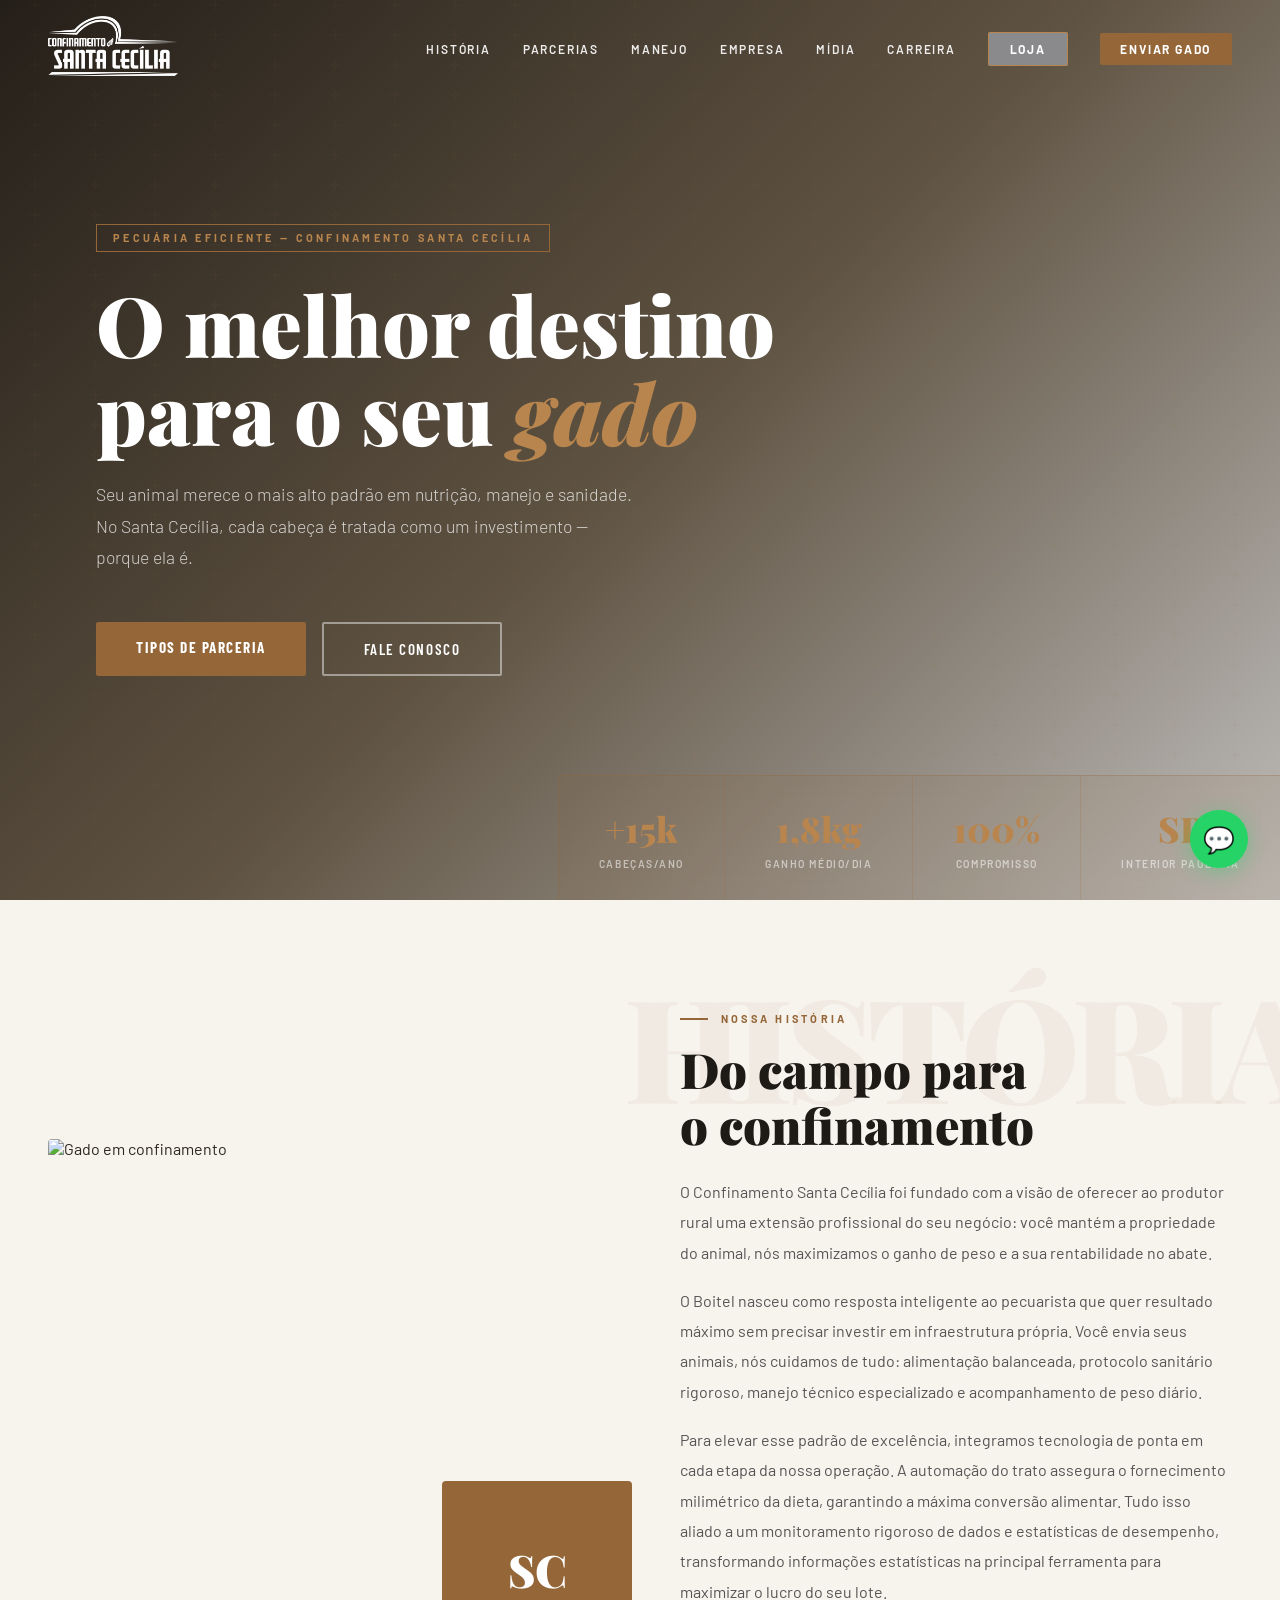
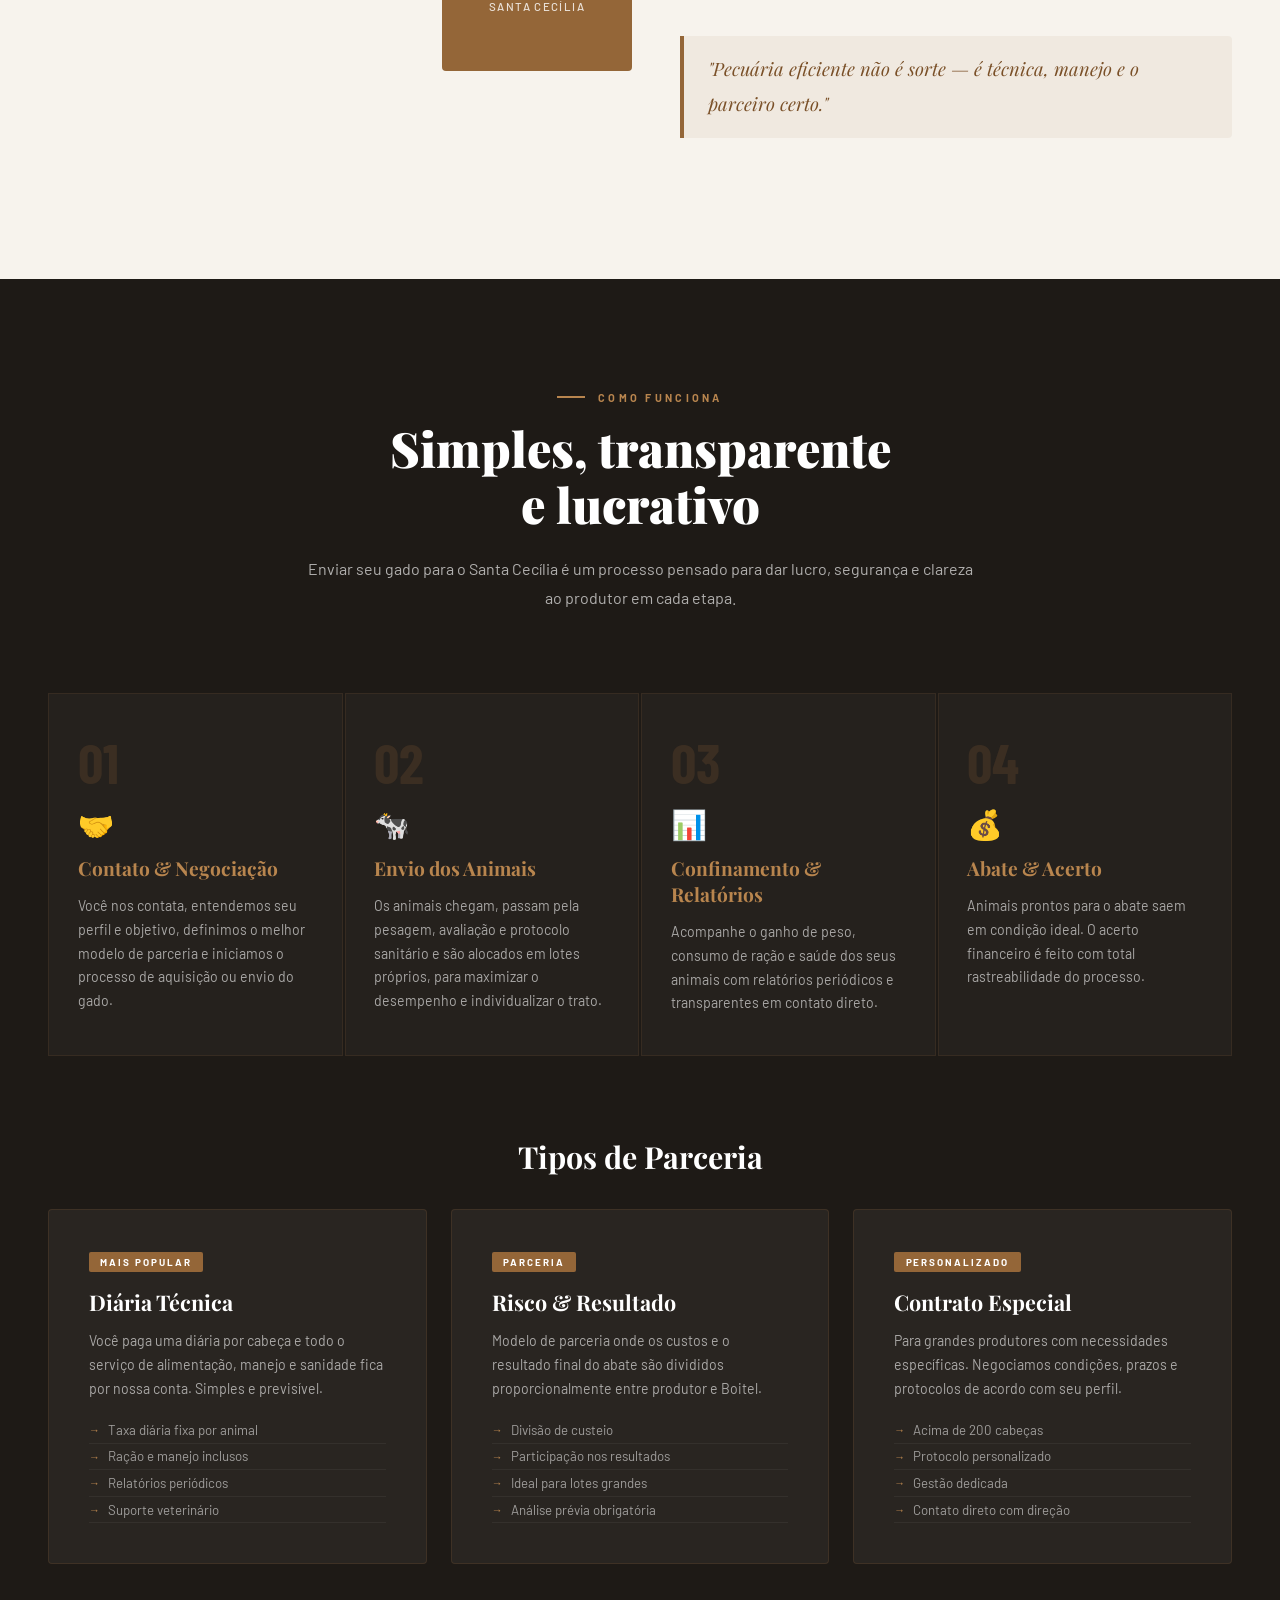
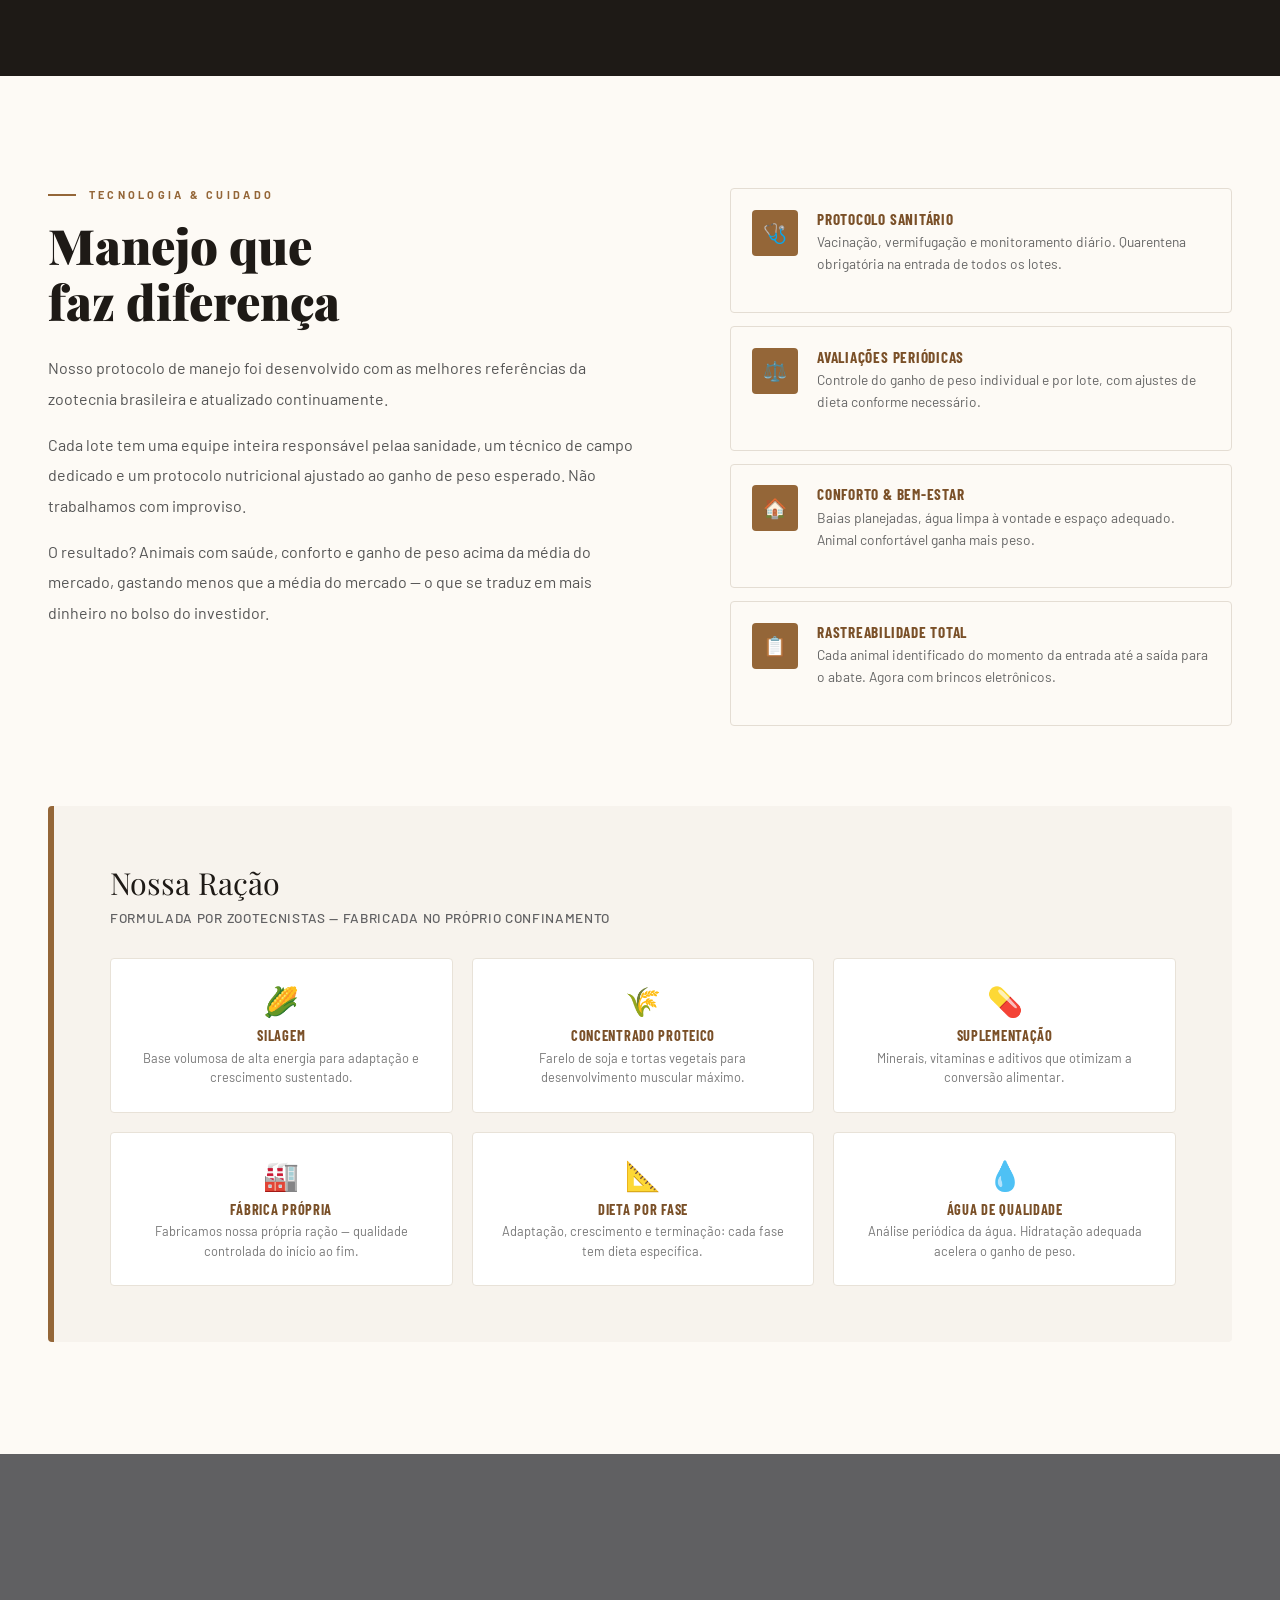
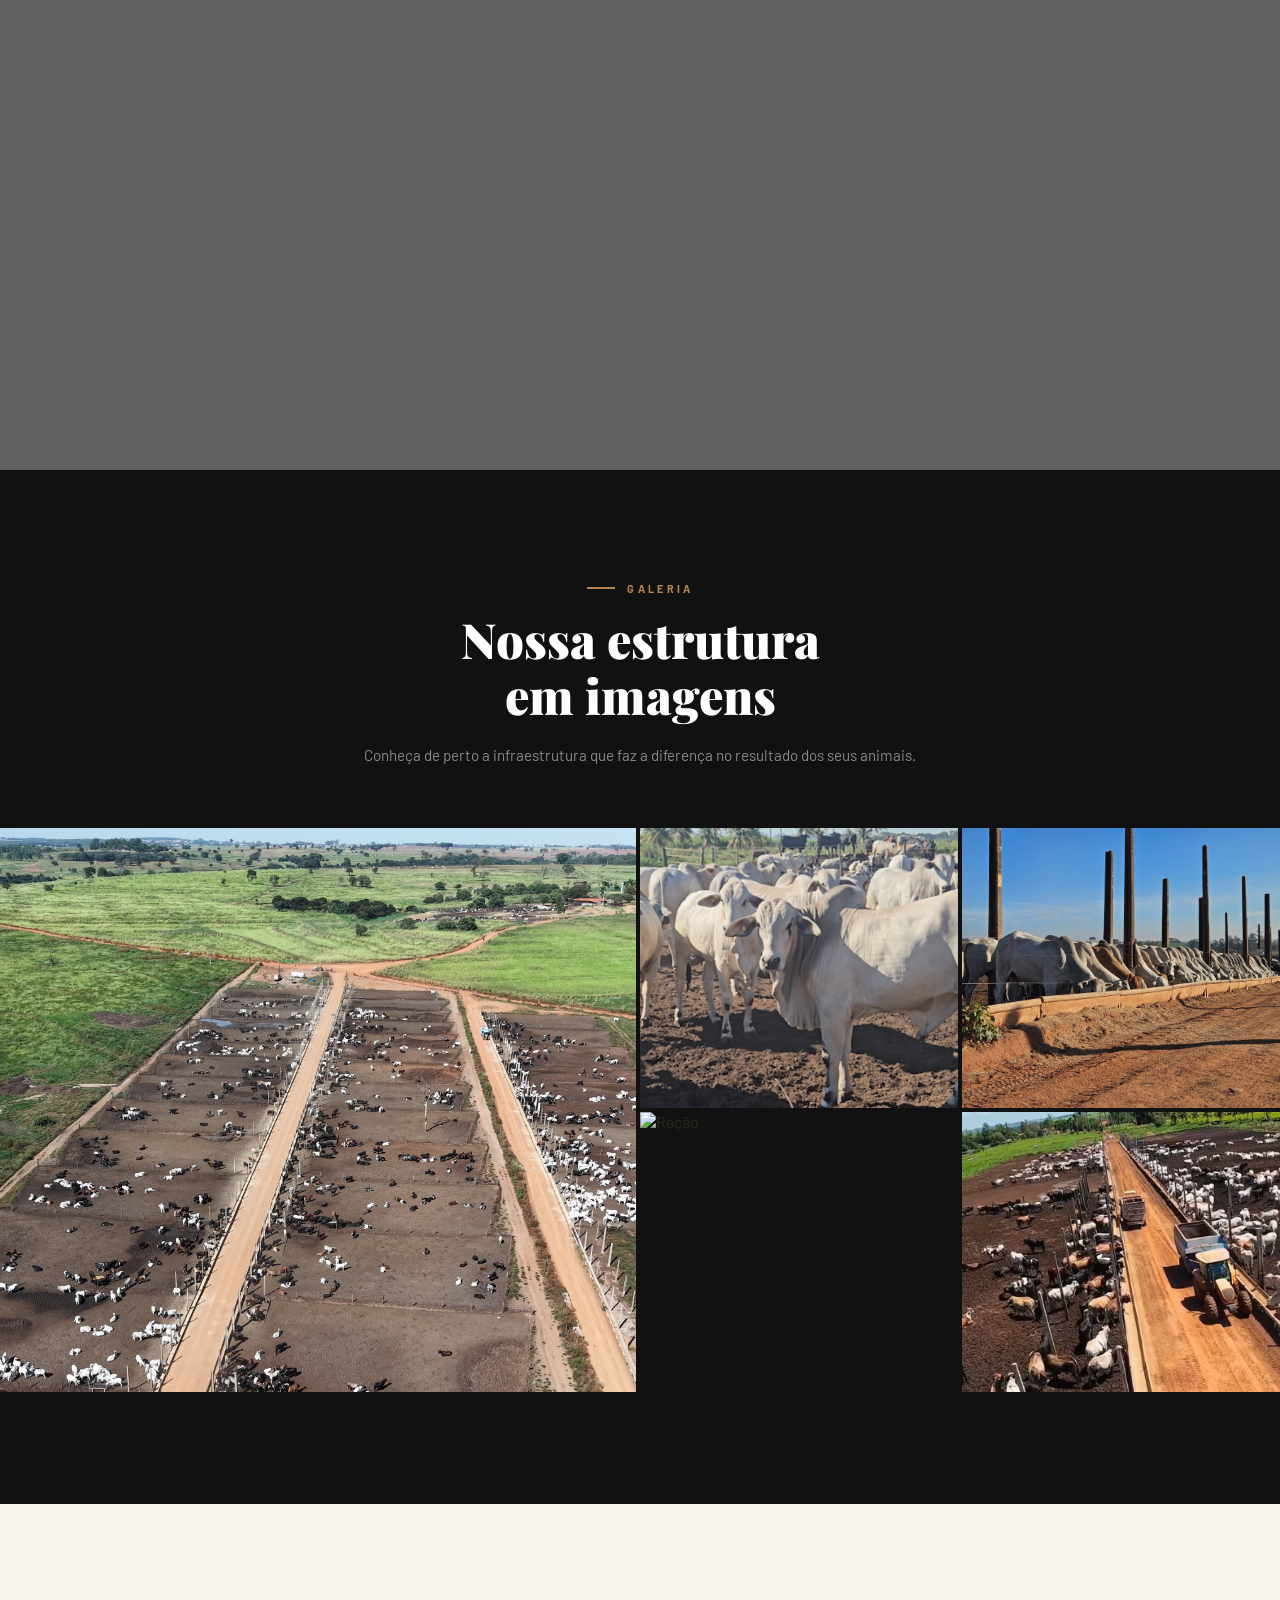
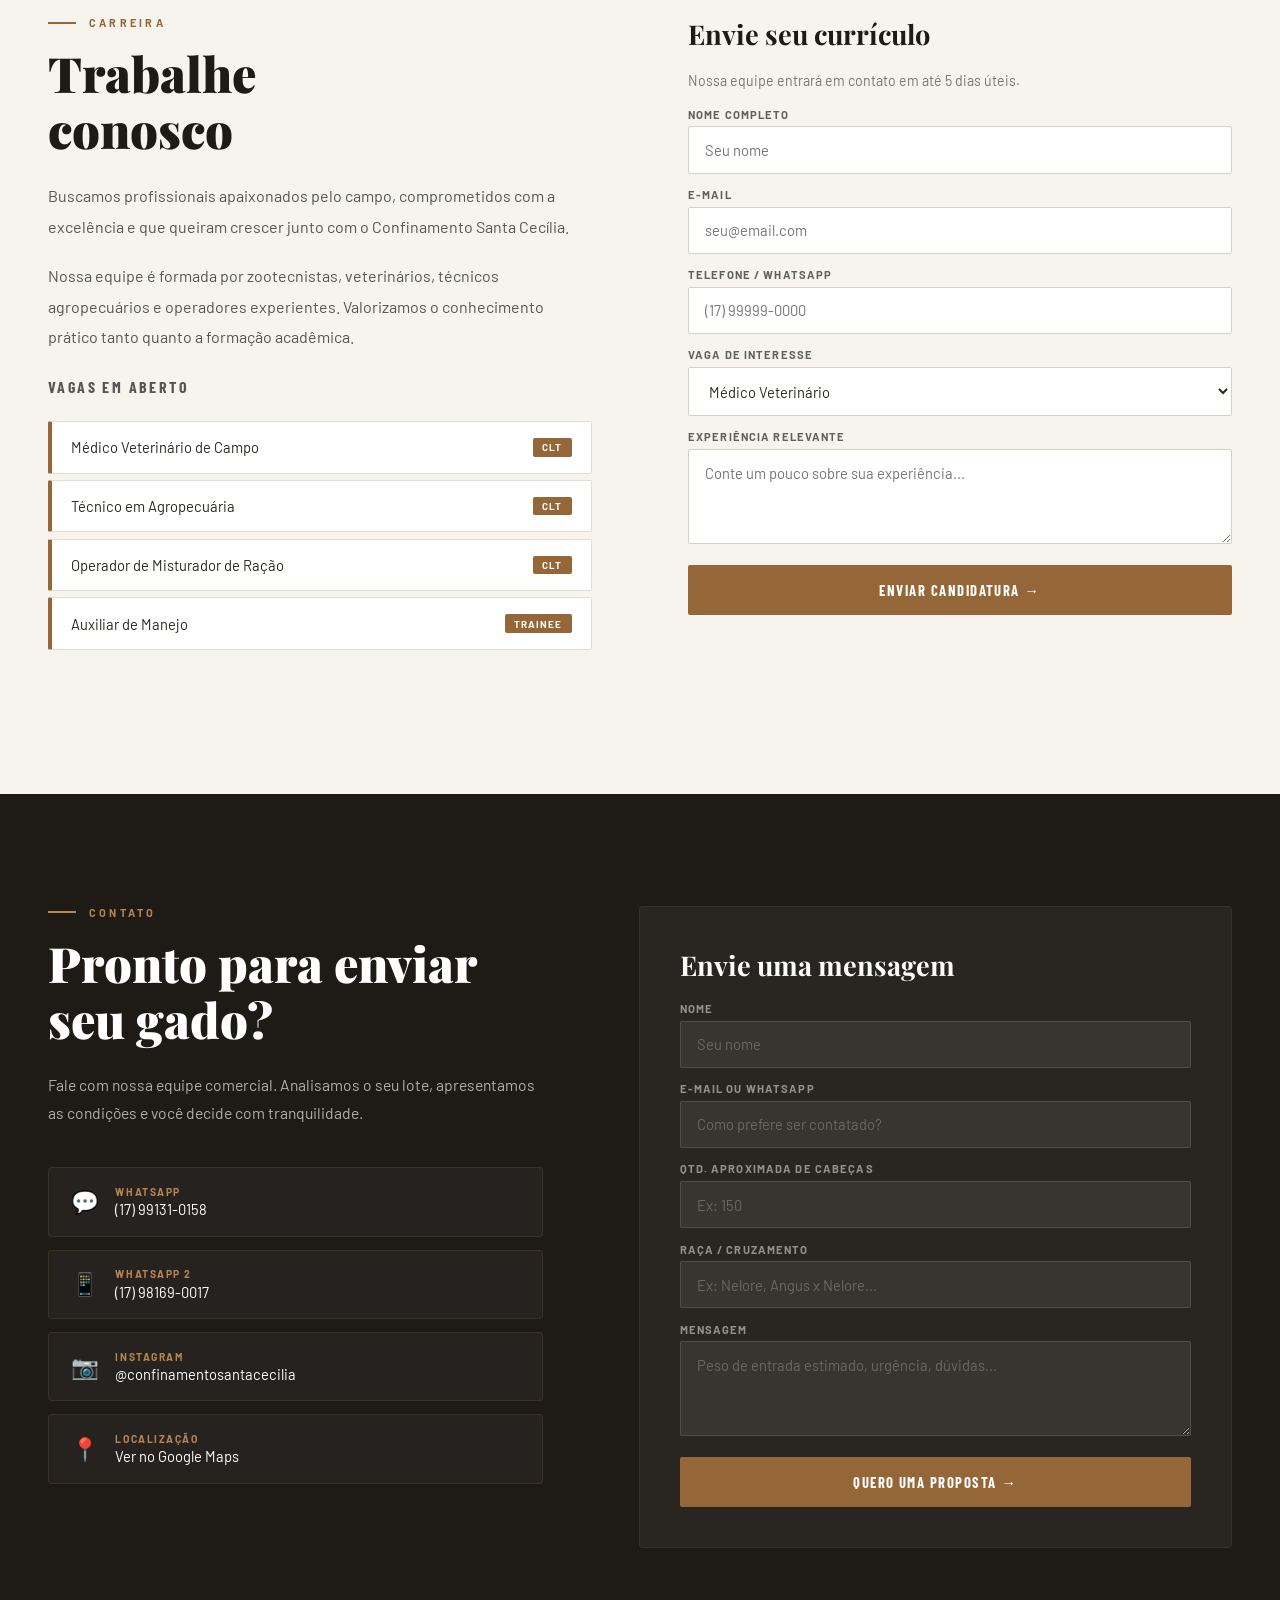
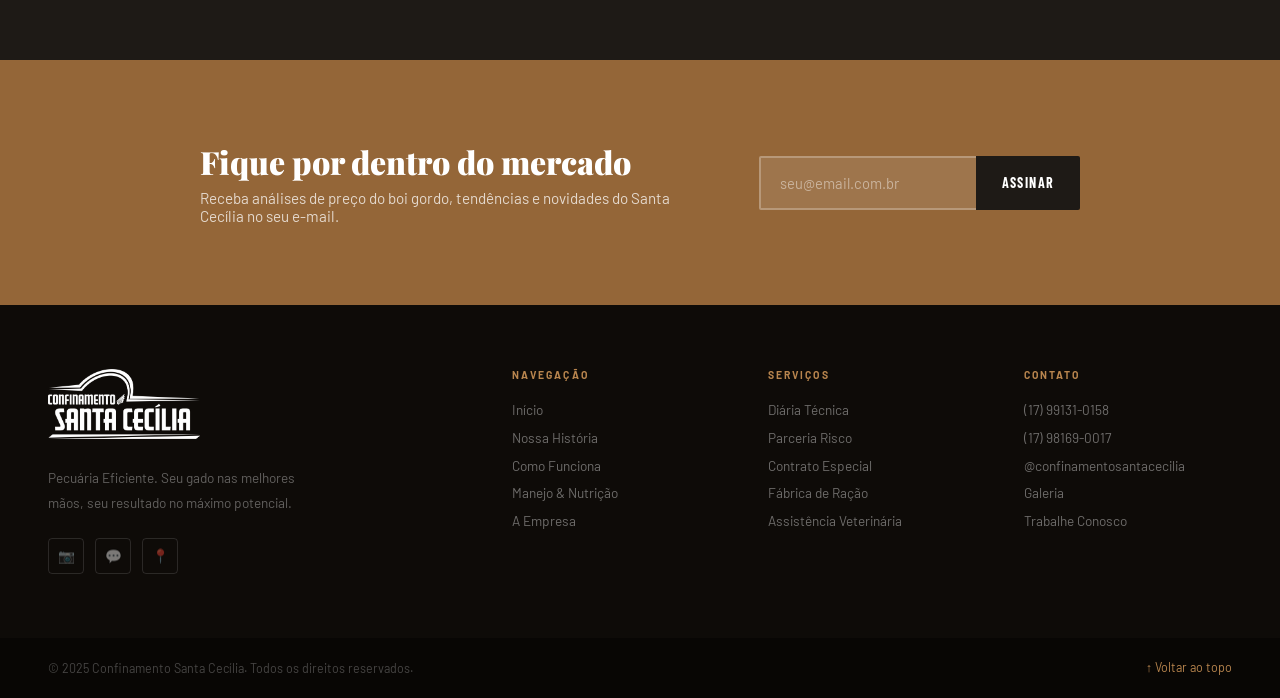
==== commit 28efa3c0: "correcao index" ====
--- a/index.html
+++ b/index.html
@@ -38,6 +38,7 @@
       <li><a href="#mvv">Empresa</a></li>
       <li><a href="#midia">Mídia</a></li>
       <li><a href="#trabalhe">Carreira</a></li>
+      <li><a href="loja/public/indexloja.html" class="nav-loja-btn">Loja</a></li>
       <li><a href="https://wa.me/5517991310158" class="nav-cta">Enviar Gado</a></li>
     </ul>
 
--- a/css/style.css
+++ b/css/style.css
@@ -56,6 +56,25 @@
 /* Todas as sections recebem padding padrão */
 section { padding: 7rem 3rem; }
 
+/* ============================================================
+   BOTÃO DESTAQUE DA LOJA NO MENU
+   ============================================================ */
+.nav-links a.nav-loja-btn {
+  background-color: var(--cinza-claro);
+  color: #fff !important;
+  padding: 0.55rem 1.3rem;
+  border-radius: 2px;
+  font-weight: 700 !important;
+  border: 1px solid var(--marrom-claro);
+  transition: all 0.3s ease;
+}
+
+.nav-links a.nav-loja-btn:hover {
+  background-color: var(--marrom-claro);
+  border-color: #fff;
+  transform: translateY(-1px);
+}
+
 
 /* ============================================================
    COMPONENTES REUTILIZÁVEIS
